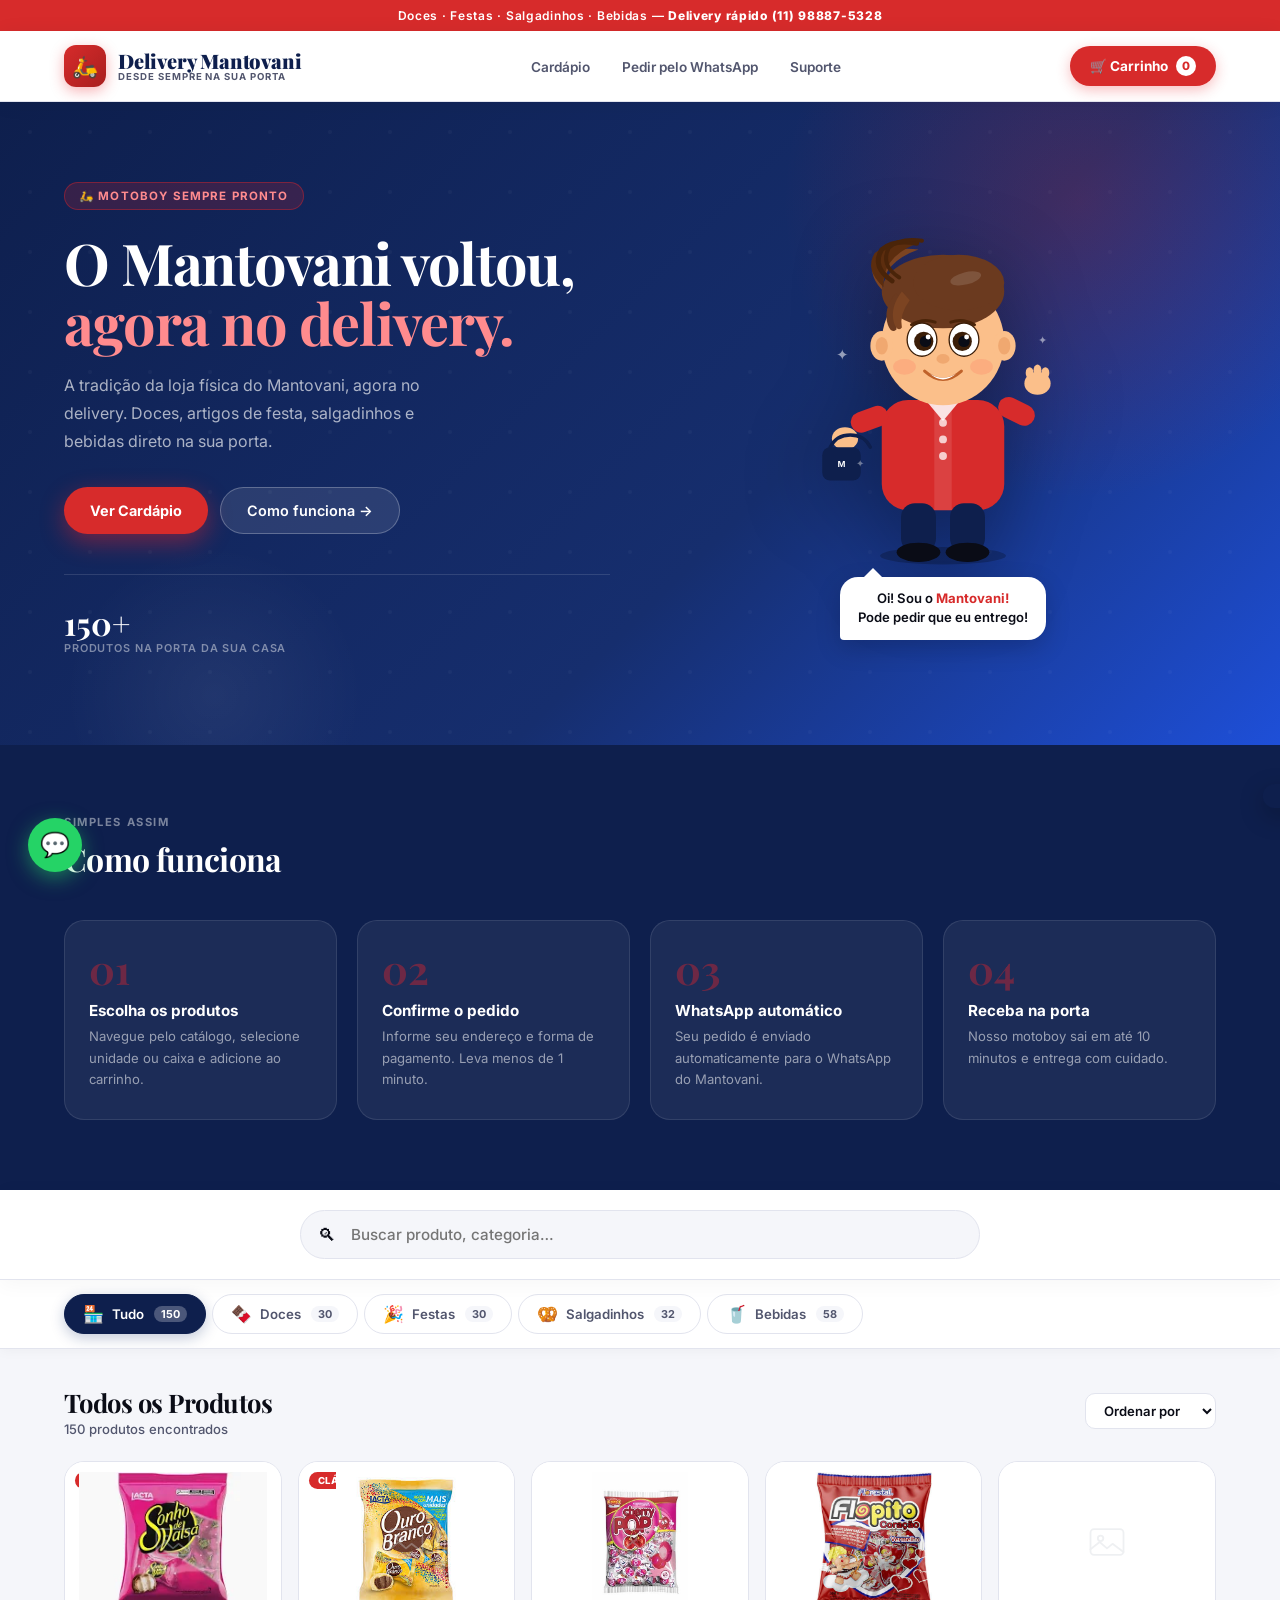
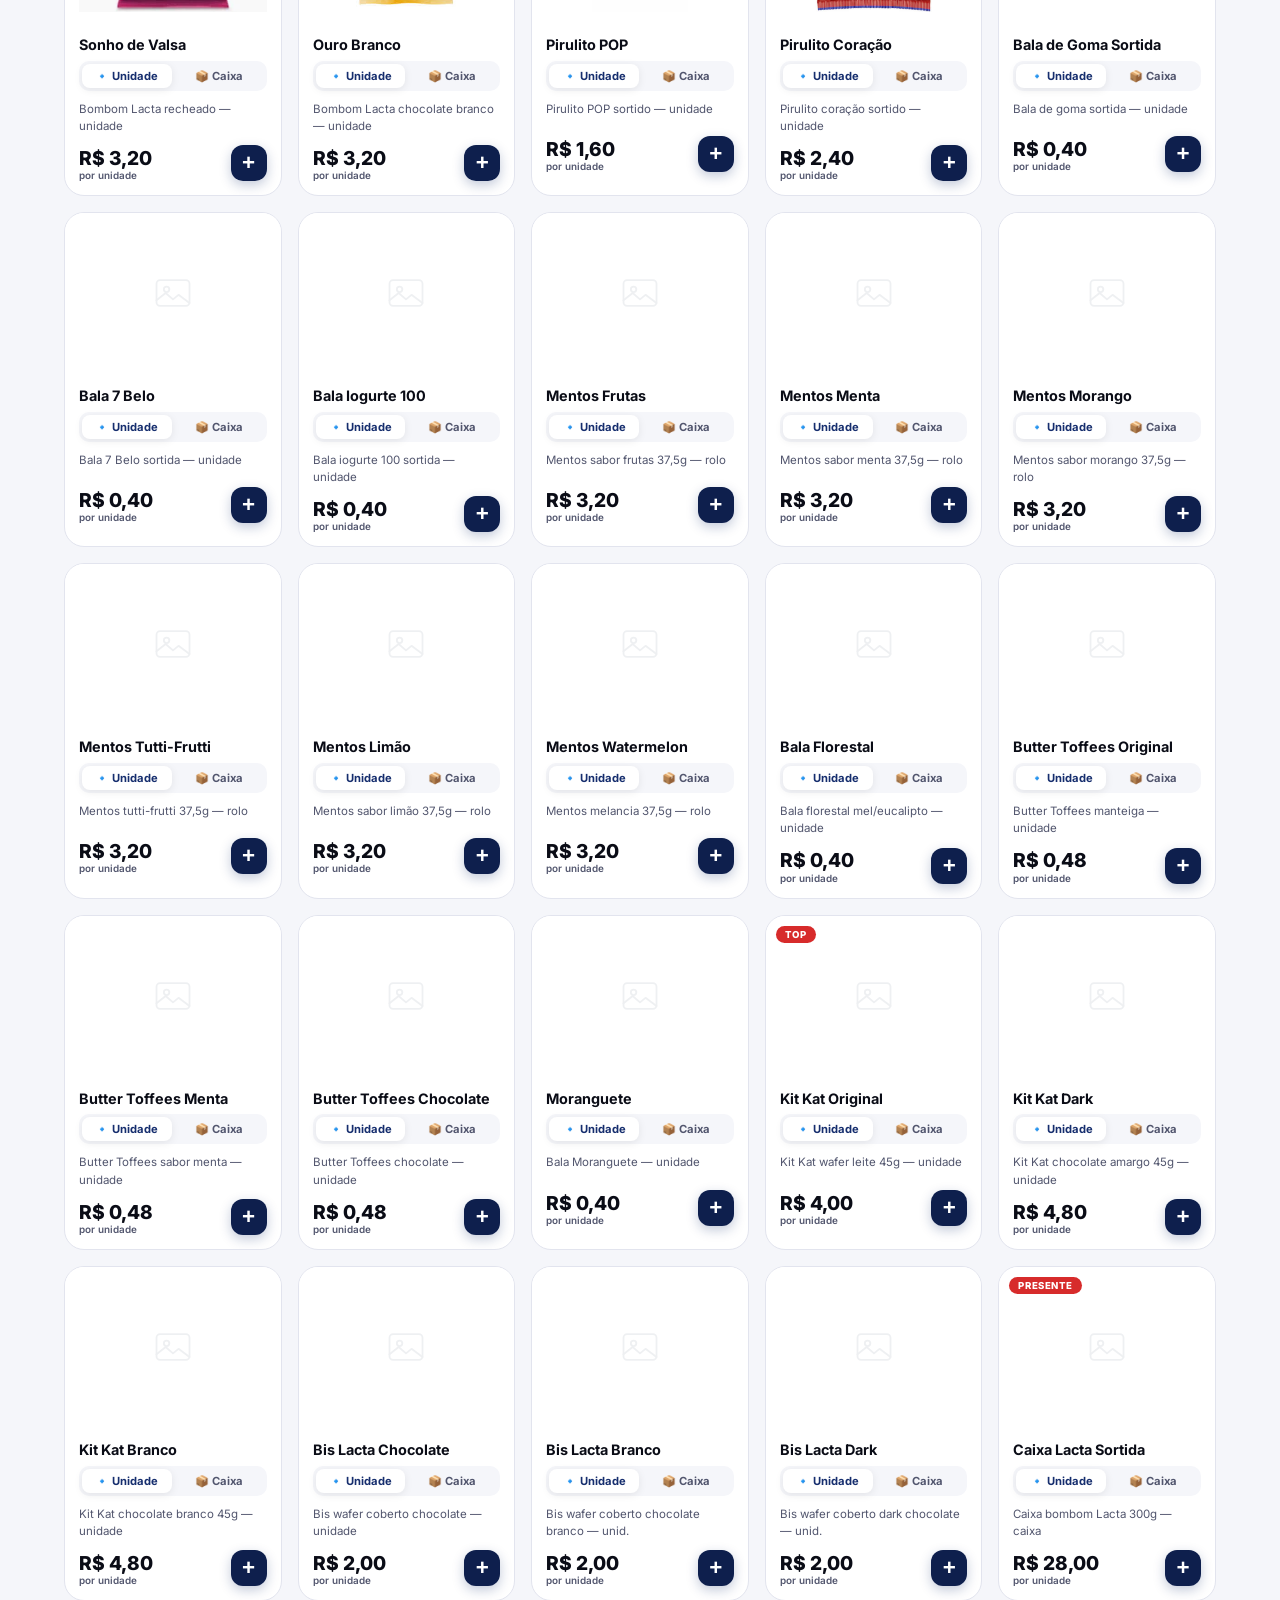
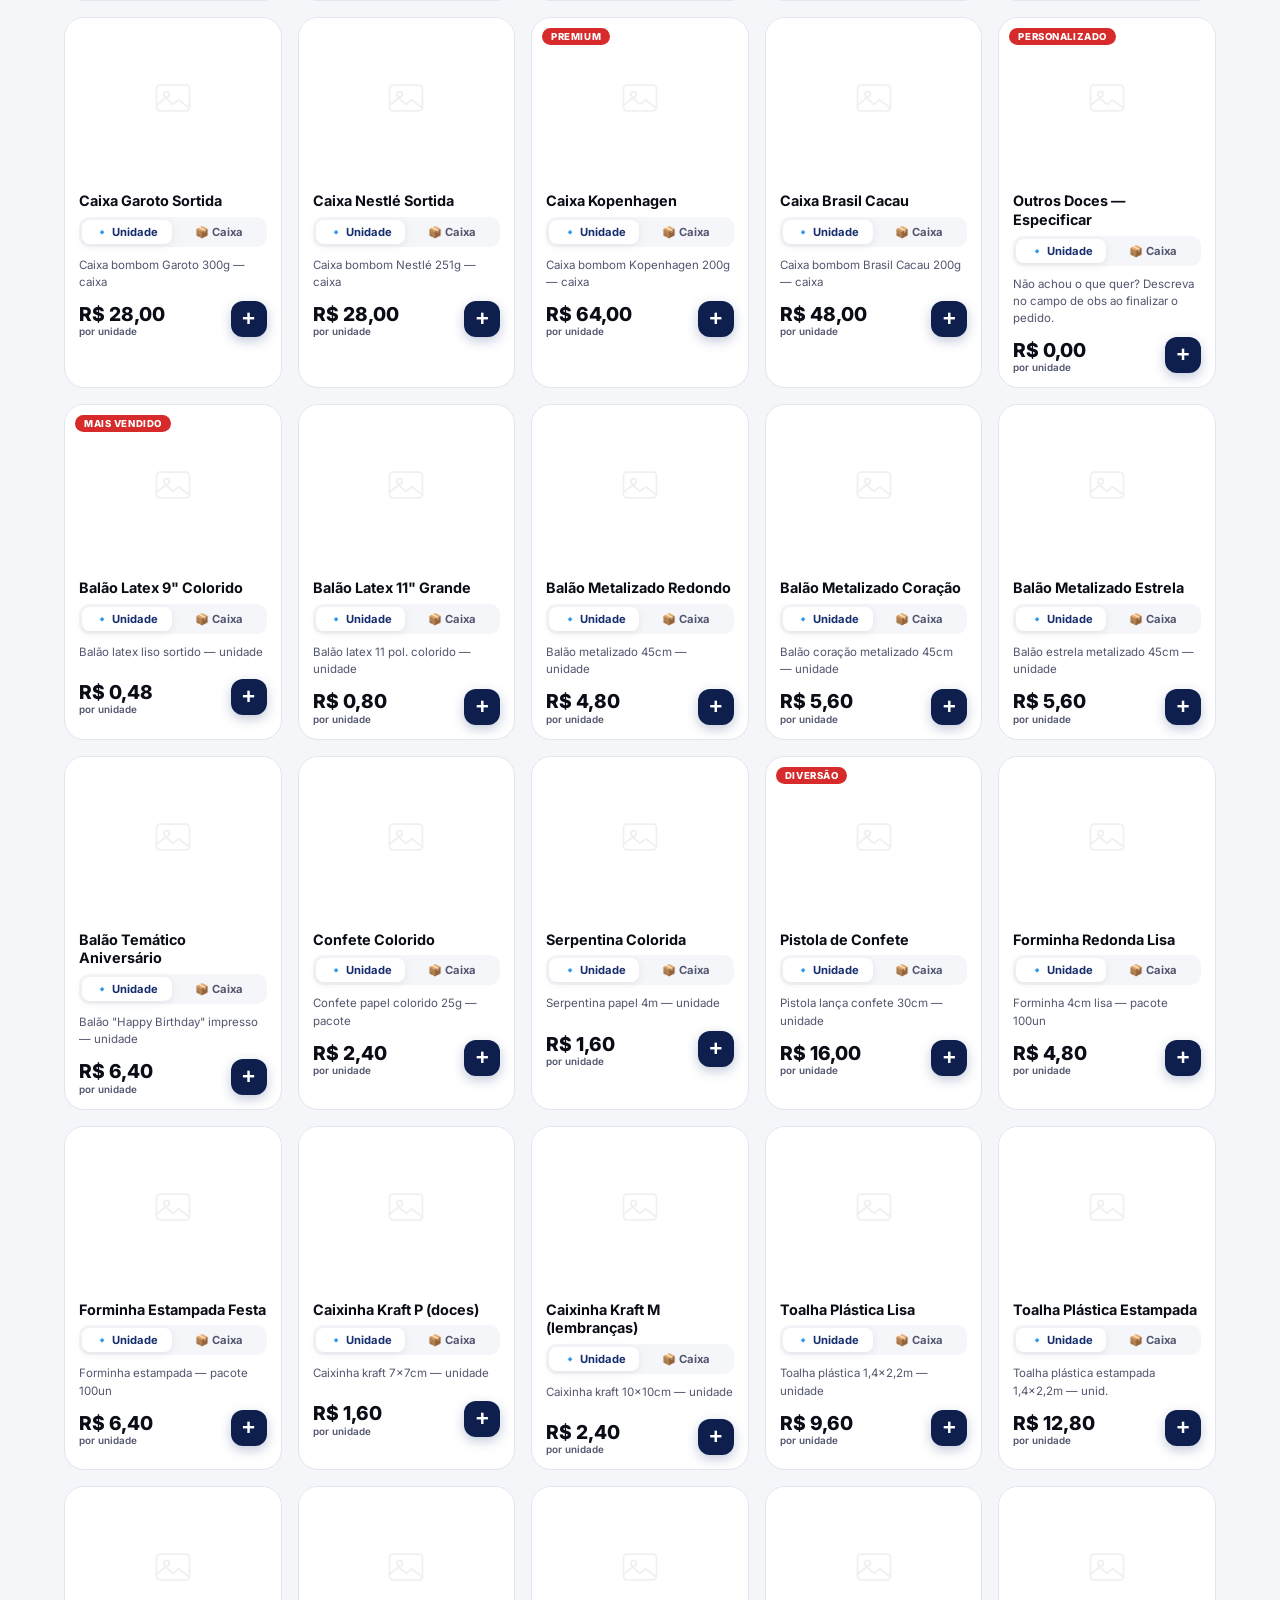
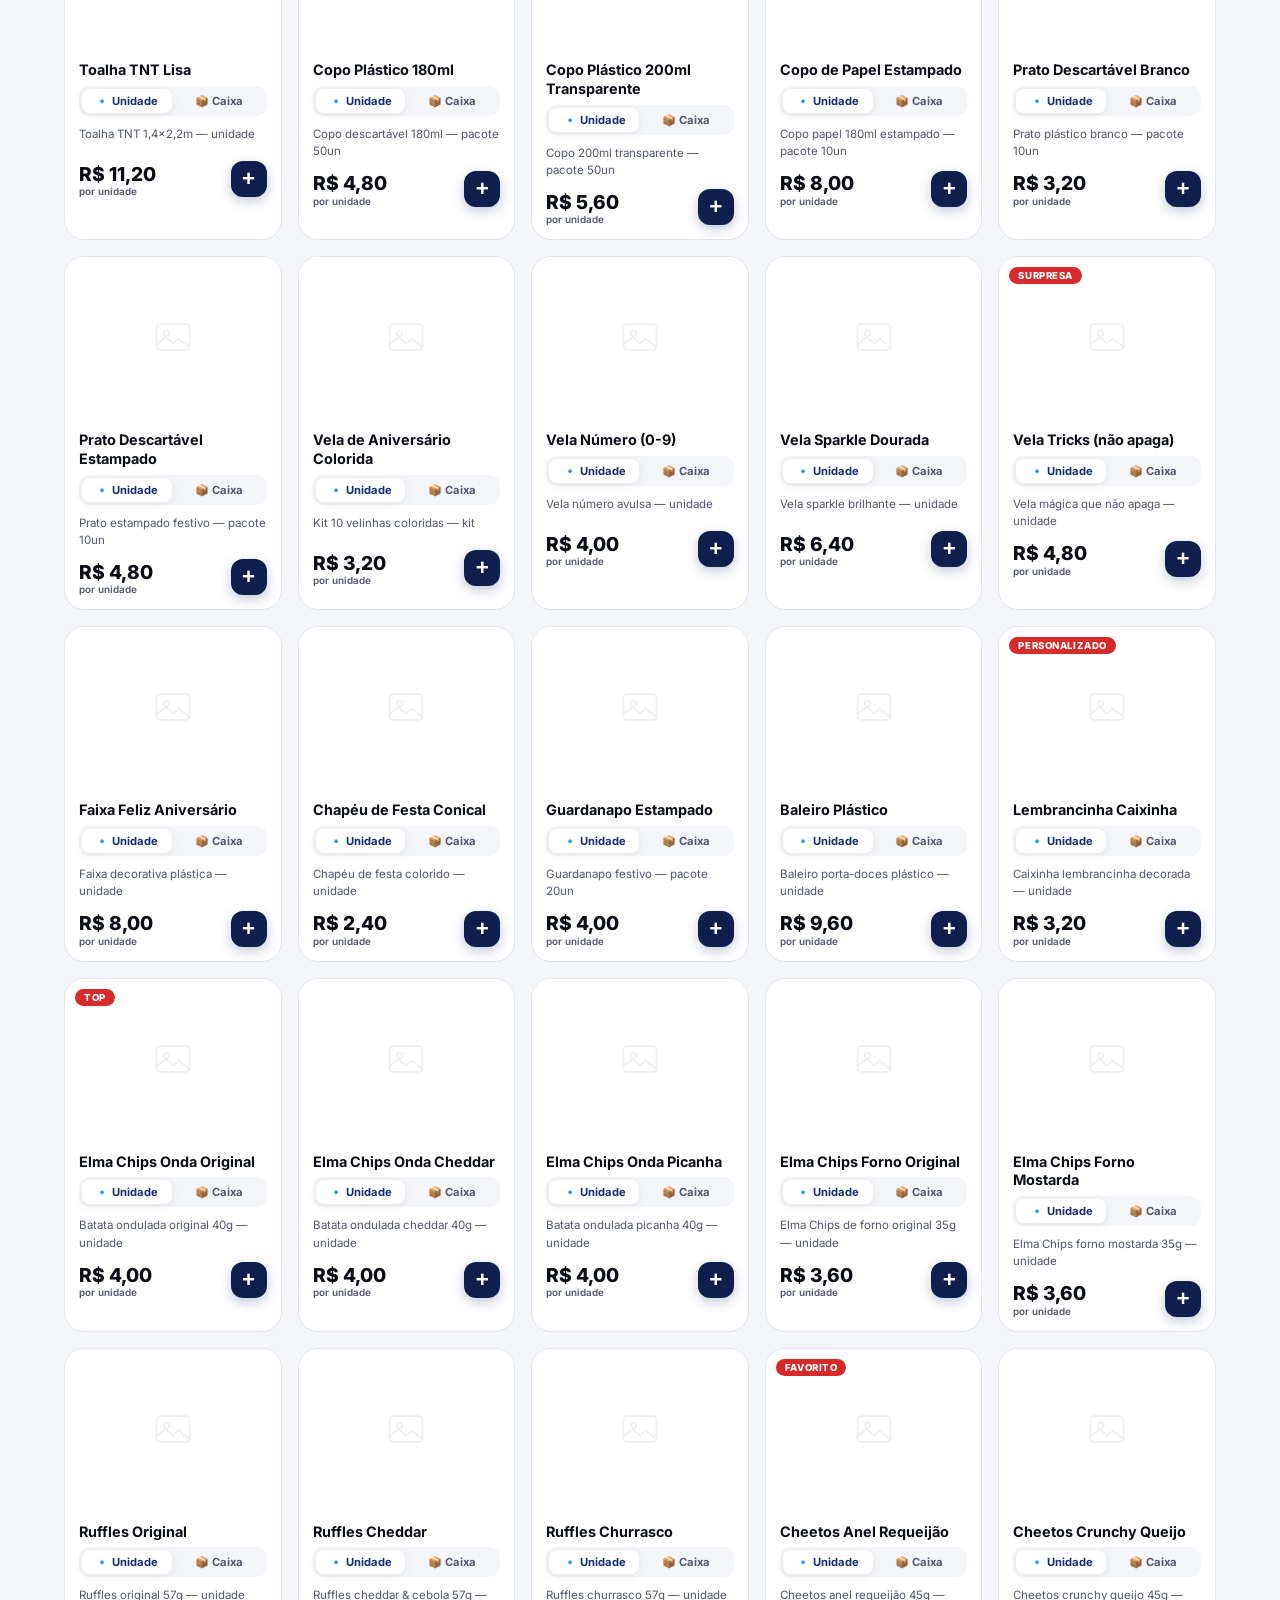
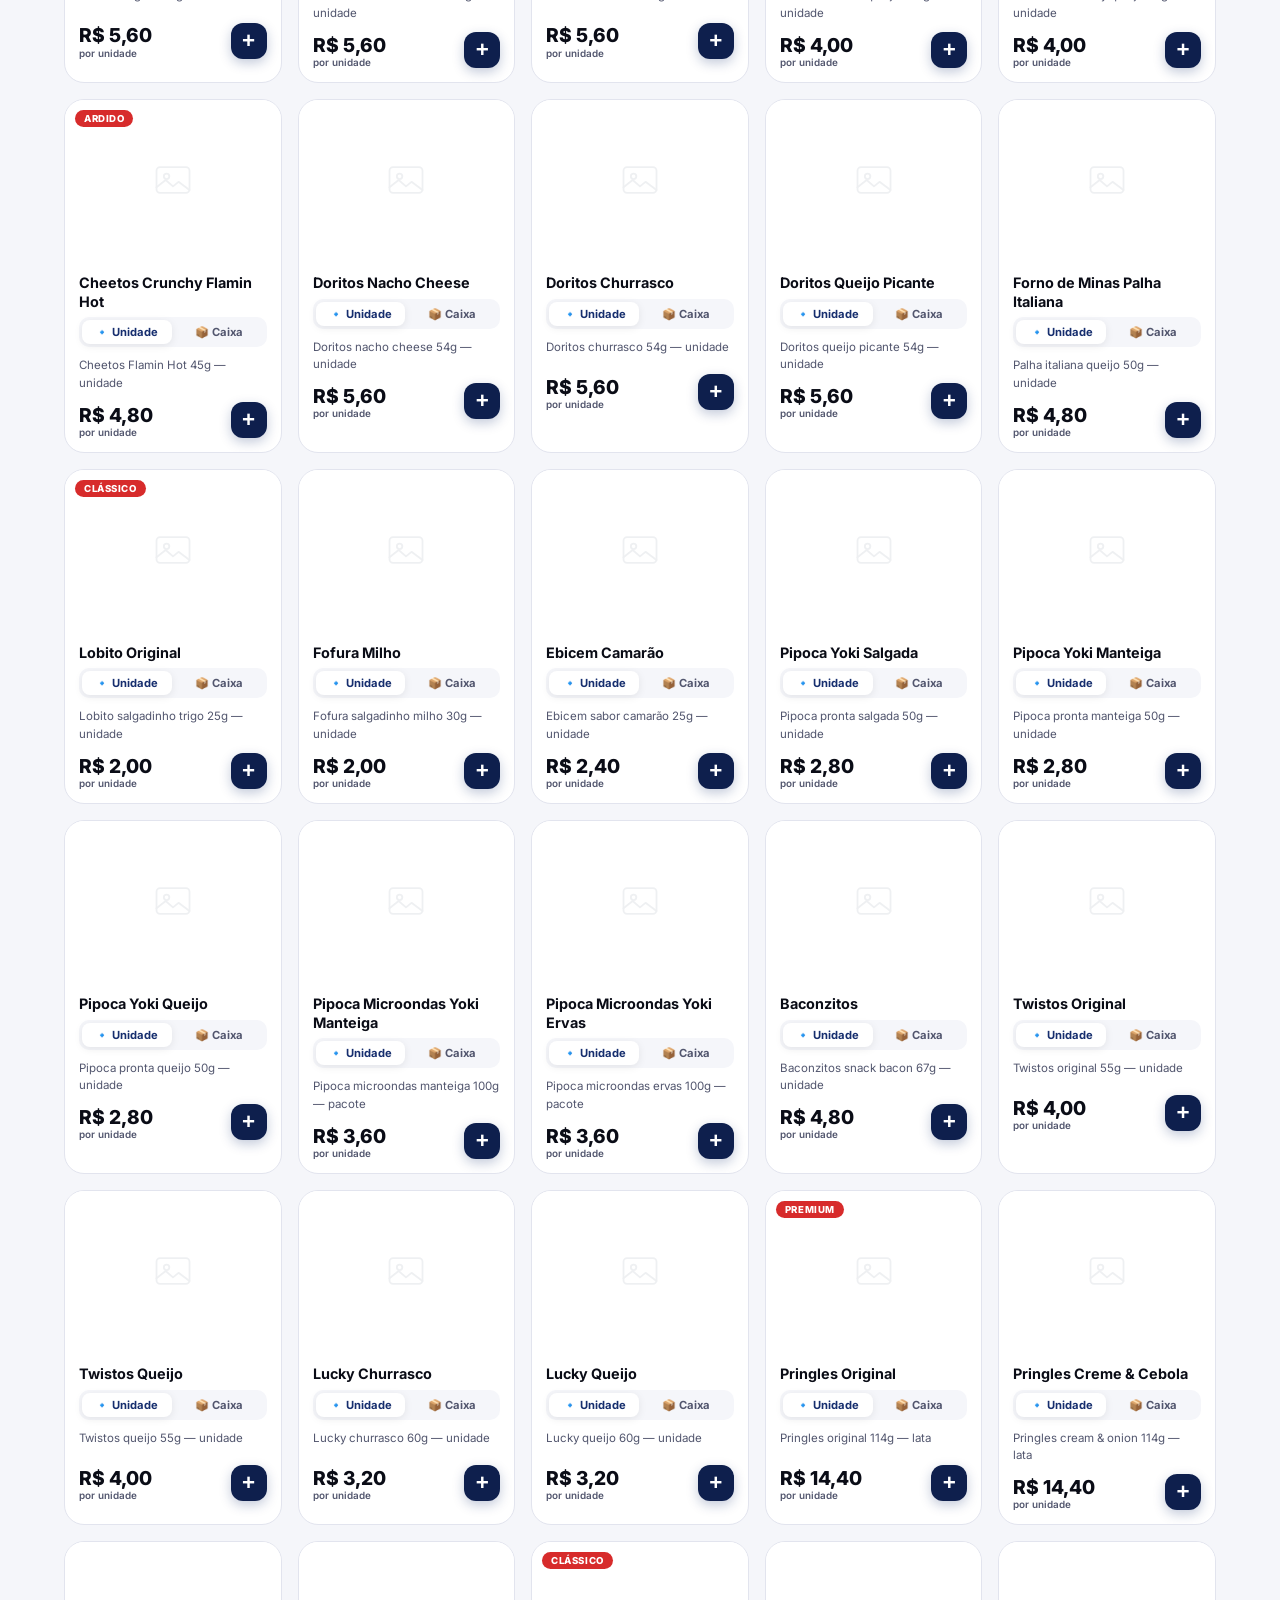
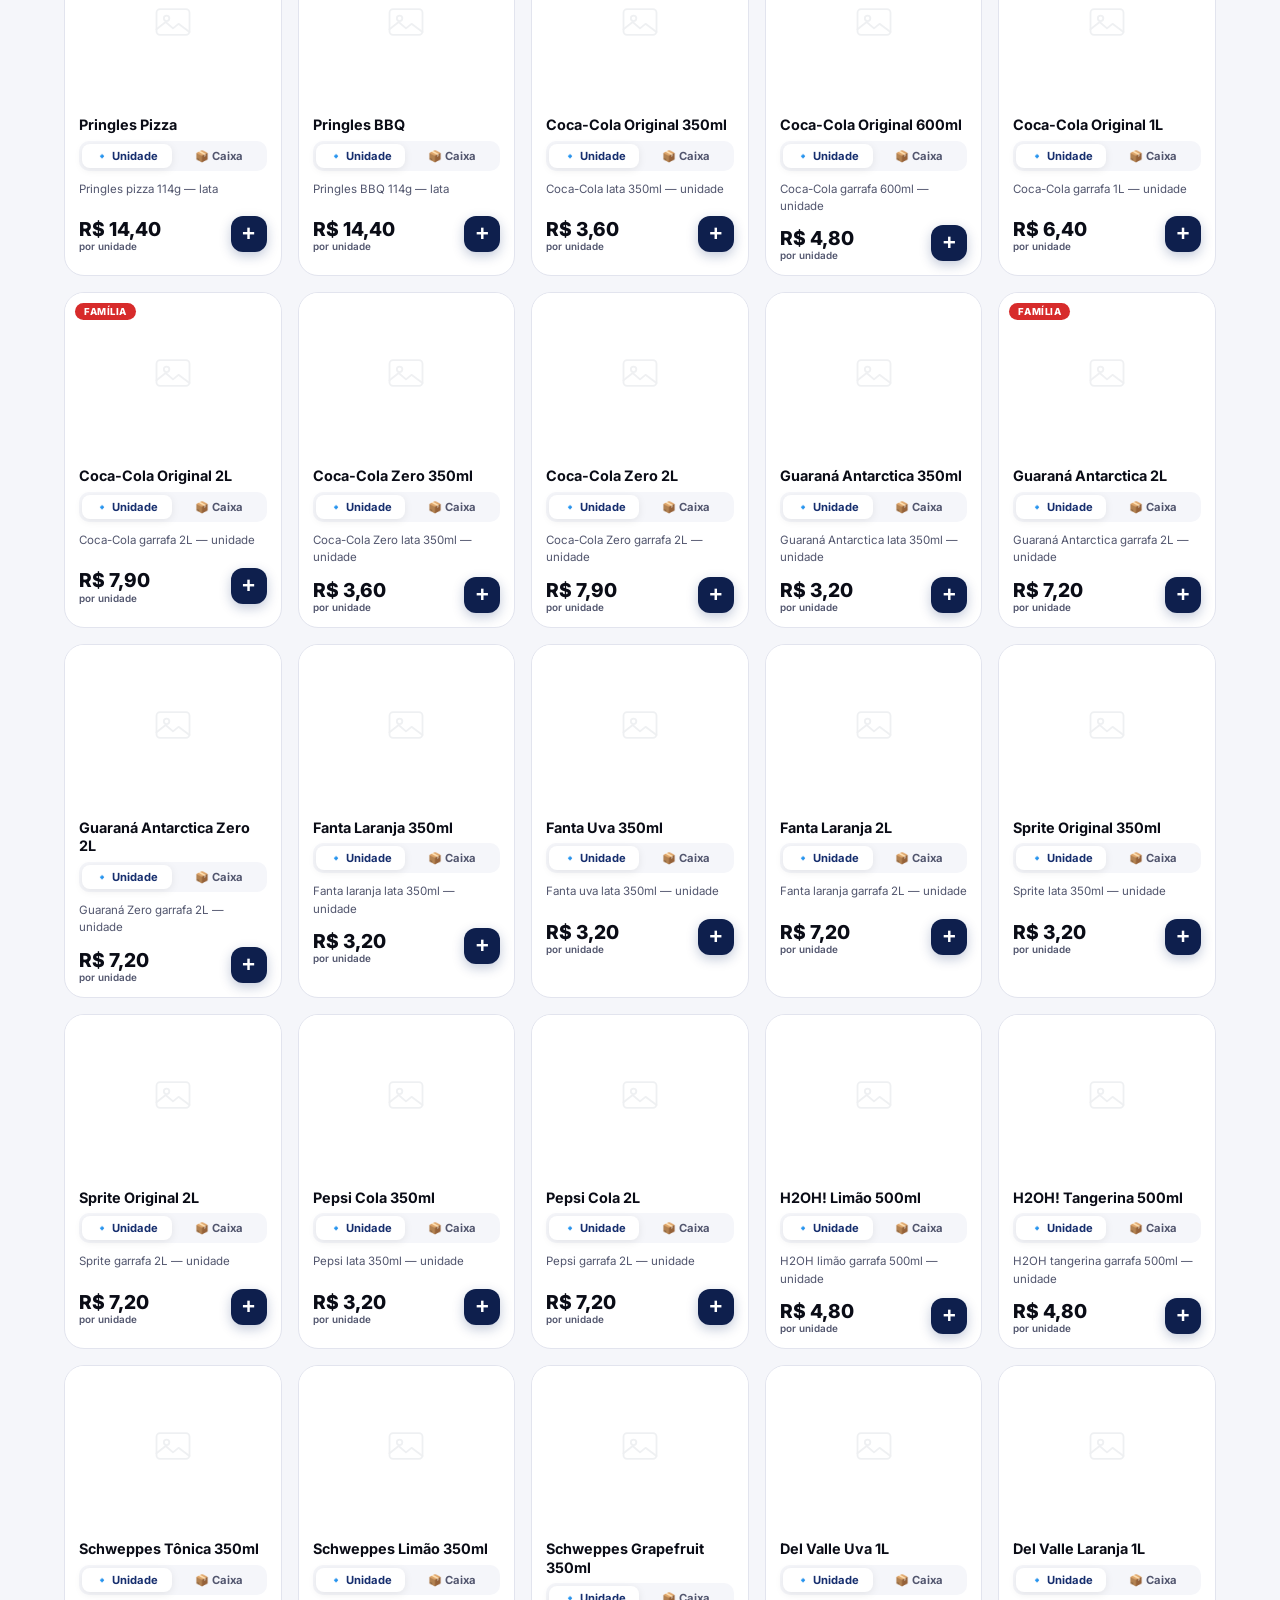
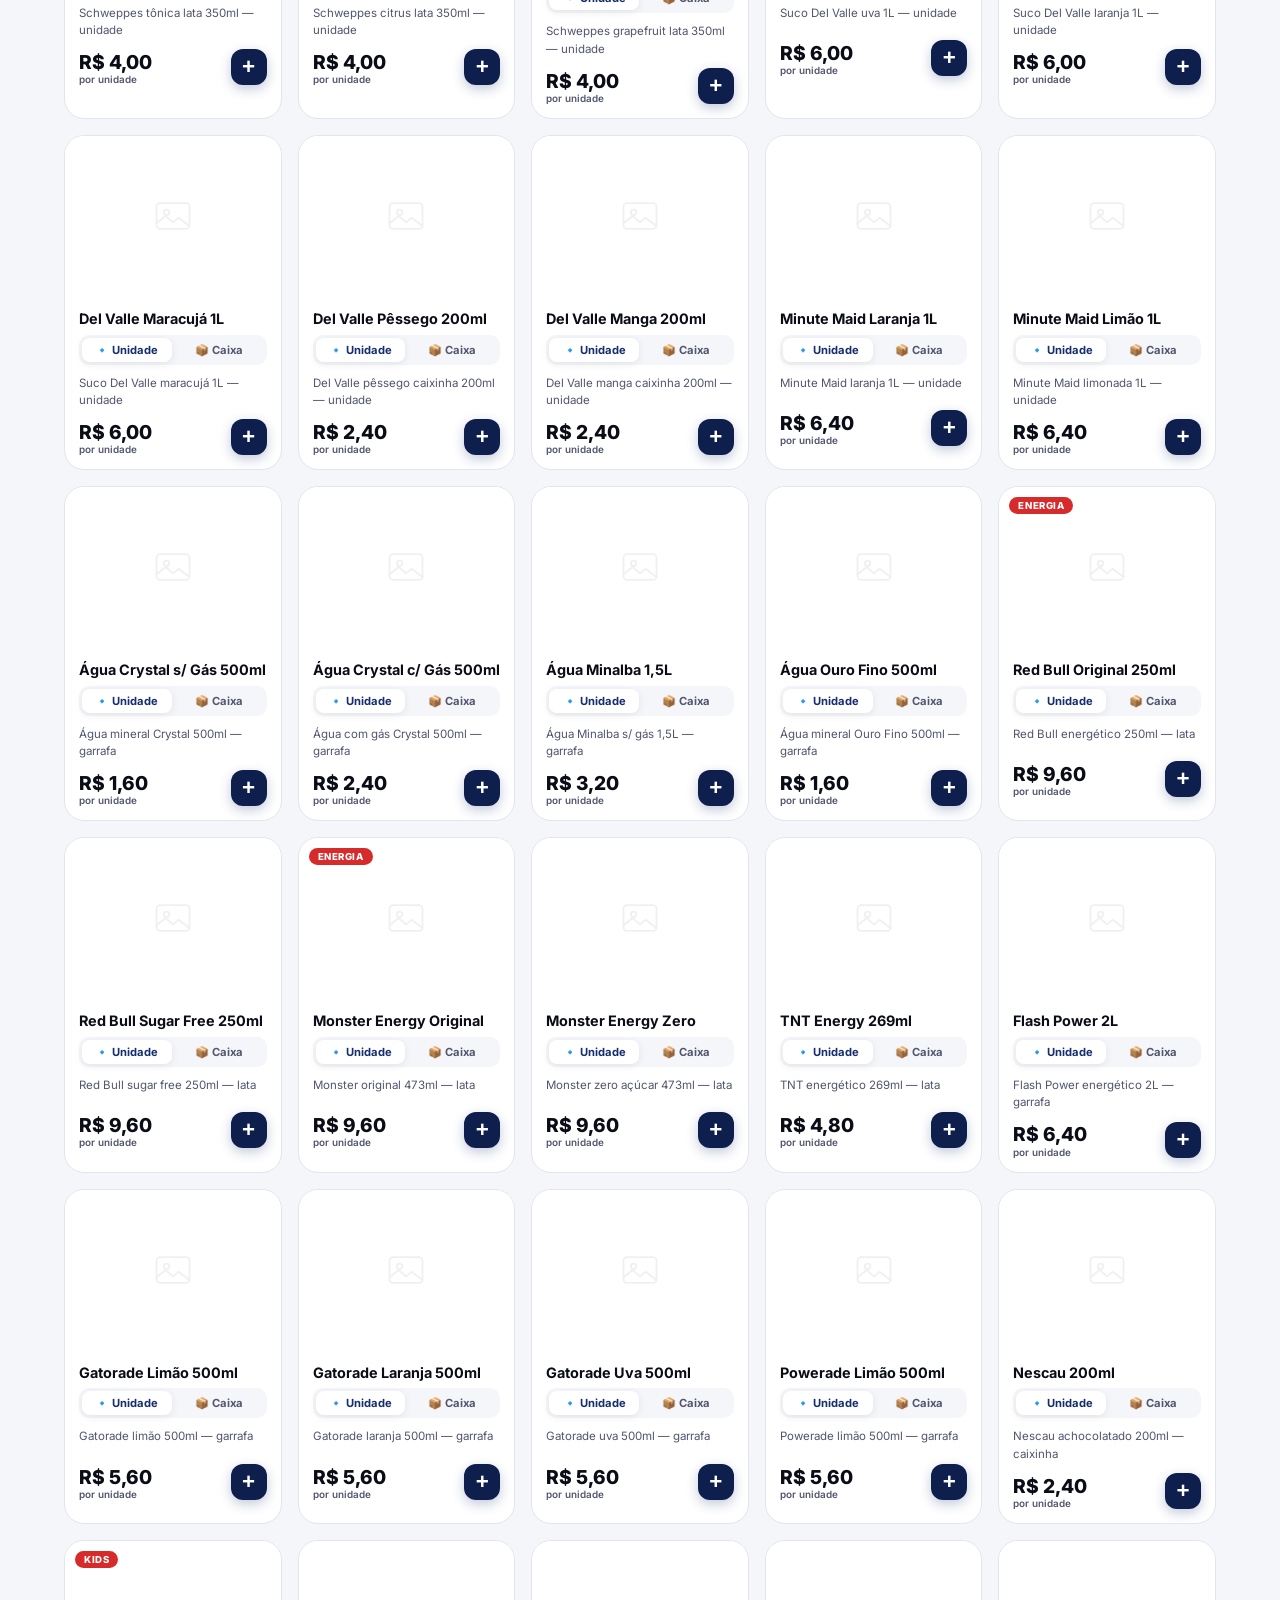
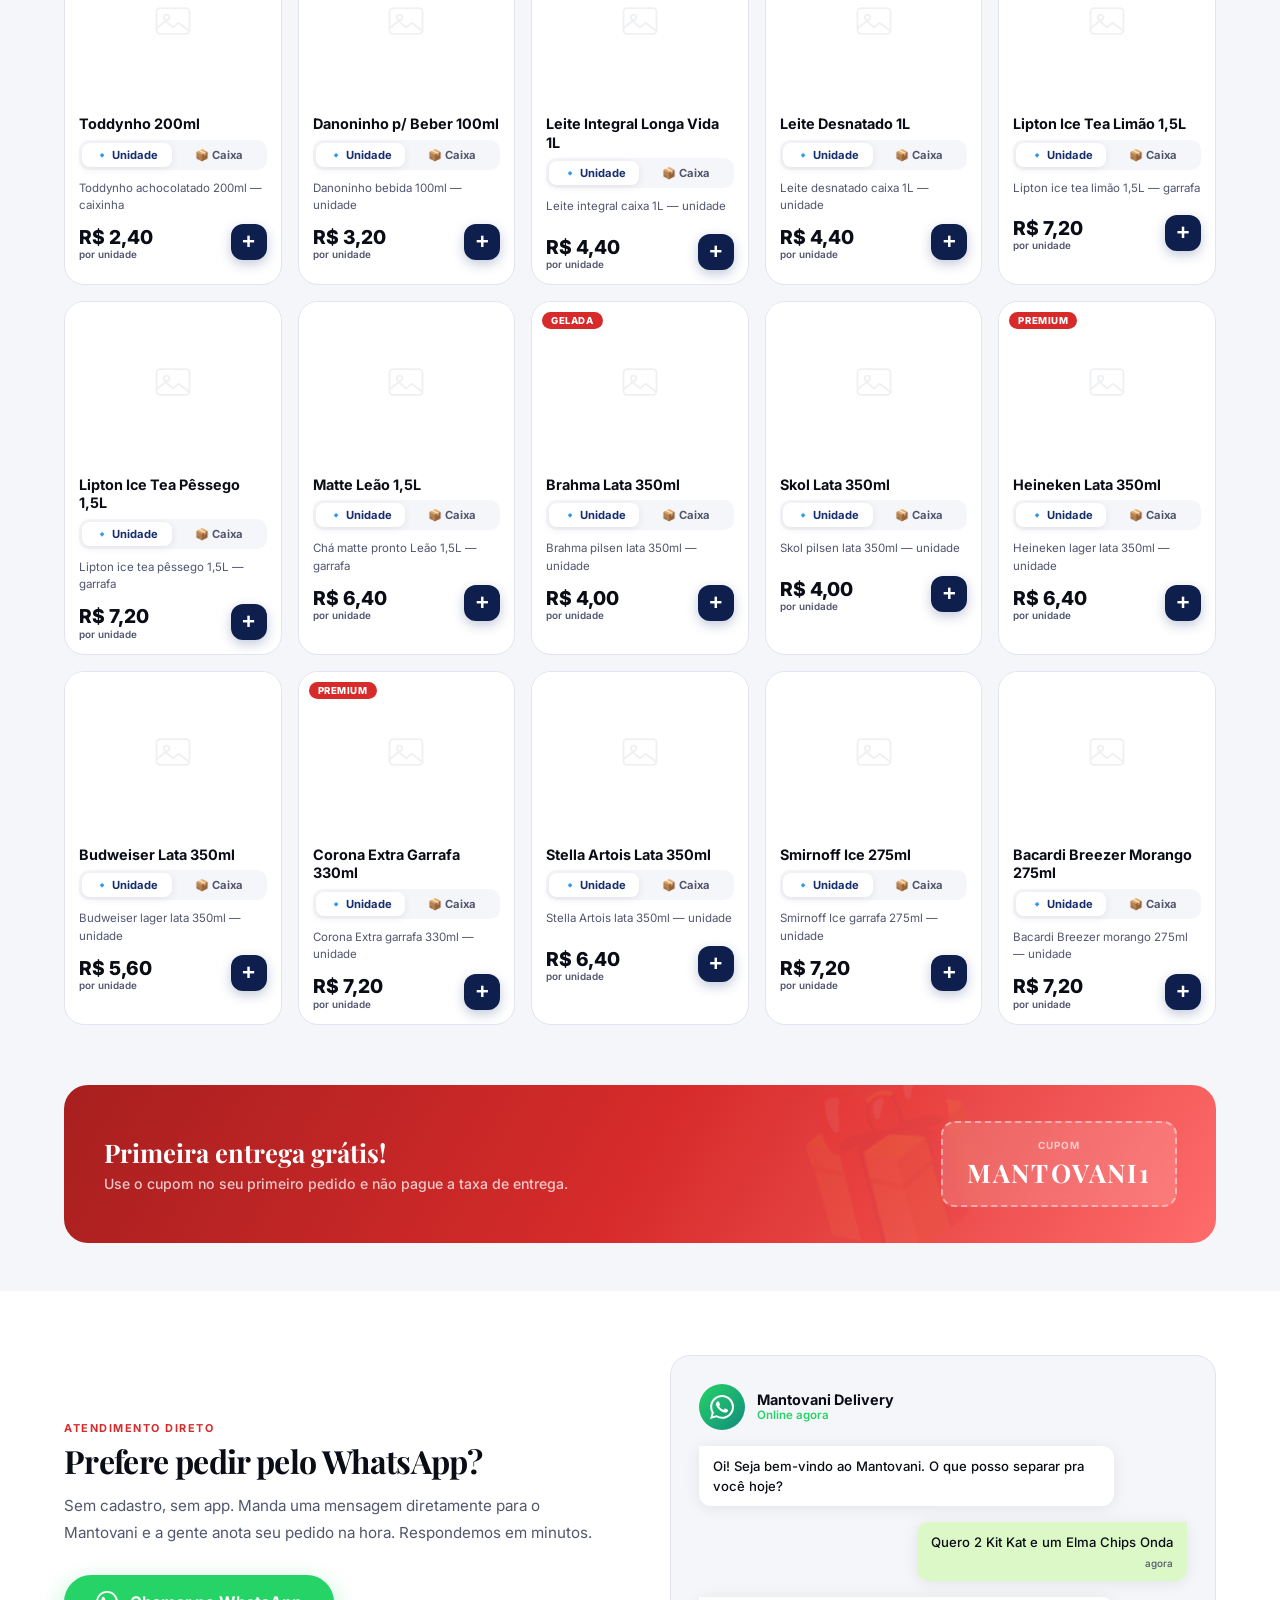
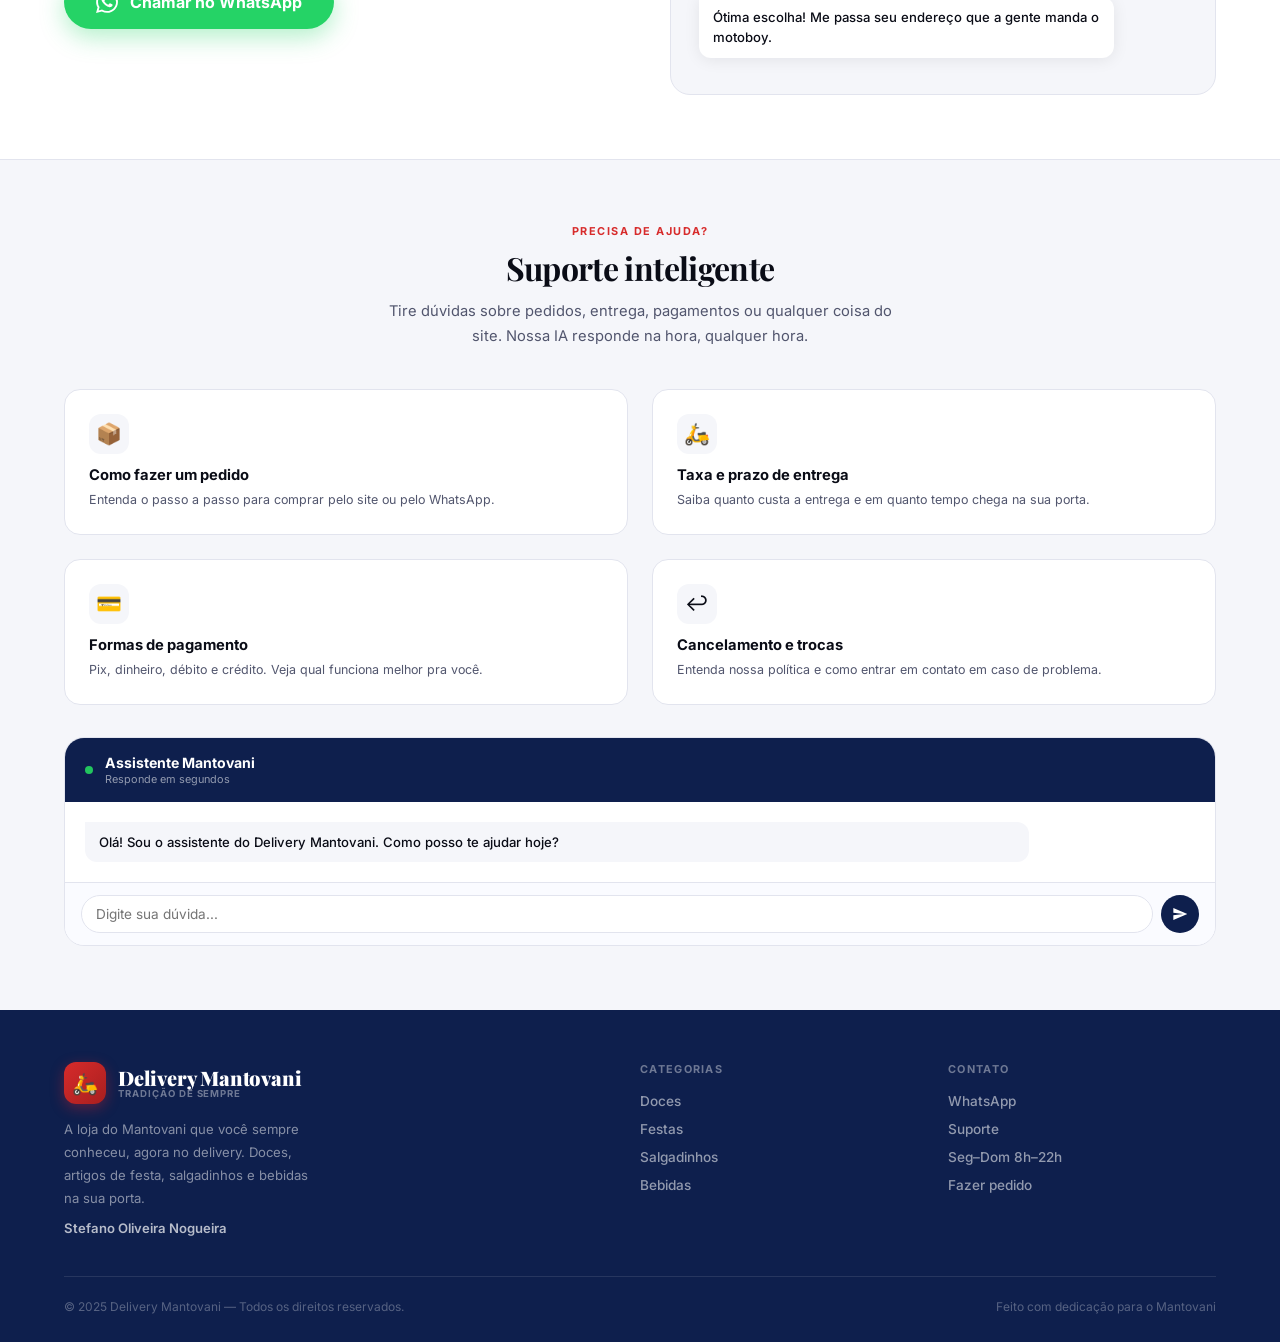
==== Delivery/index.html @ 7c6f31c2 "Primeiro deploy: site Delivery Mantovani com imagens - Site completo (index.html, main.js, style.css" ====
<!DOCTYPE html>
<html lang="pt-BR">
<head>
  <meta charset="UTF-8">
  <meta name="viewport" content="width=device-width, initial-scale=1.0">
  <title>Delivery Mantovani</title>
  <link href="https://fonts.googleapis.com/css2?family=Inter:wght@300;400;500;600;700;800;900&family=Playfair+Display:wght@700;900&display=swap" rel="stylesheet">
  <link rel="stylesheet" href="style.css">
</head>
<body>

<!-- TOPBAR -->
<div class="topbar">Doces · Festas · Salgadinhos · Bebidas — <strong>Delivery rápido (11) 98887-5328</strong></div>

<!-- NAV -->
<nav>
  <div class="nav-inner">
    <a href="#" class="logo-wrap">
      <div class="logo-mark">🛵</div>
      <div>
        <div class="logo-name">Delivery Mantovani</div>
        <div class="logo-tag">Desde sempre na sua porta</div>
      </div>
    </a>
    <ul class="nav-links">
      <li><a href="#catalogo">Cardápio</a></li>
      <li><a href="#whatsapp">Pedir pelo WhatsApp</a></li>
      <li><a href="#suporte">Suporte</a></li>
    </ul>
    <button class="nav-cart" onclick="openCart()">
      🛒 Carrinho <span class="cart-badge" id="cartCount">0</span>
    </button>
  </div>
</nav>

<!-- ══════════════════════════════════════════════
     HERO
════════════════════════════════════════════════ -->
<section class="hero">
  <div class="hero-blob"></div>
  <div class="hero-blob2"></div>
  <div class="hero-inner">
    <!-- Texto -->
    <div>
      <div class="hero-pill">🛵 Motoboy sempre pronto</div>
      <h1>O Mantovani voltou,<em>agora no delivery.</em></h1>
      <p>A tradição da loja física do Mantovani, agora no delivery. Doces, artigos de festa, salgadinhos e bebidas direto na sua porta.</p>
      <div class="hero-btns">
        <a href="#catalogo" class="btn-hero-p">Ver Cardápio</a>
        <a href="#como-funciona" class="btn-hero-s">Como funciona →</a>
      </div>
      <div class="hero-stats">
        <div><div class="hstat-n">150+</div><div class="hstat-l">Produtos na porta da sua casa</div></div>
      </div>
    </div>
    <!-- Mascote -->
    <div class="hero-visual">
      <div class="mascote-wrap">
        <svg viewBox="0 0 320 420" xmlns="http://www.w3.org/2000/svg" class="mascote-svg">
          <ellipse cx="160" cy="410" rx="72" ry="10" fill="rgba(0,0,0,0.22)"/>
          <rect x="90" y="232" width="140" height="126" rx="30" fill="#D72B2B"/>
          <rect x="150" y="232" width="20" height="126" fill="rgba(255,255,255,0.10)"/>
          <circle cx="160" cy="258" r="4.5" fill="white" opacity=".75"/>
          <circle cx="160" cy="277" r="4.5" fill="white" opacity=".75"/>
          <circle cx="160" cy="296" r="4.5" fill="white" opacity=".75"/>
          <polygon points="140,232 160,256 180,232" fill="white" opacity=".85"/>
          <rect x="54" y="242" width="44" height="24" rx="12" fill="#D72B2B" transform="rotate(-20,76,254)"/>
          <ellipse cx="48" cy="276" rx="15" ry="13" fill="#FBBF8A"/>
          <rect x="22" y="286" width="44" height="38" rx="9" fill="#0E1F4D"/>
          <path d="M31 286 Q38 272 54 272 Q70 272 77 286" fill="none" stroke="#0E1F4D" stroke-width="4" stroke-linecap="round"/>
          <text x="44" y="309" font-family="Arial" font-weight="900" font-size="11" fill="white" text-anchor="middle">M</text>
          <rect x="222" y="233" width="44" height="24" rx="12" fill="#D72B2B" transform="rotate(26,244,245)"/>
          <ellipse cx="268" cy="213" rx="15" ry="13" fill="#FBBF8A"/>
          <ellipse cx="259" cy="201" rx="4.5" ry="6.5" fill="#FBBF8A"/>
          <ellipse cx="268" cy="198" rx="4.5" ry="6.5" fill="#FBBF8A"/>
          <ellipse cx="277" cy="201" rx="4.5" ry="6.5" fill="#FBBF8A"/>
          <rect x="112" y="350" width="40" height="56" rx="16" fill="#0E1F4D"/>
          <rect x="168" y="350" width="40" height="56" rx="16" fill="#0E1F4D"/>
          <ellipse cx="132" cy="406" rx="25" ry="11" fill="#0A0C16"/>
          <ellipse cx="188" cy="406" rx="25" ry="11" fill="#0A0C16"/>
          <rect x="148" y="212" width="24" height="24" rx="9" fill="#FBBF8A"/>
          <ellipse cx="160" cy="166" rx="70" ry="72" fill="#FBBF8A"/>
          <ellipse cx="90" cy="170" rx="13" ry="17" fill="#FBBF8A"/>
          <ellipse cx="230" cy="170" rx="13" ry="17" fill="#FBBF8A"/>
          <ellipse cx="90" cy="170" rx="7" ry="10" fill="#F0A870"/>
          <ellipse cx="230" cy="170" rx="7" ry="10" fill="#F0A870"/>
          <ellipse cx="160" cy="108" rx="70" ry="42" fill="#6B3A1F"/>
          <ellipse cx="178" cy="98" rx="52" ry="32" fill="#6B3A1F"/>
          <path d="M90 106 Q72 86 84 70 Q102 56 132 60 Q92 74 90 106Z" fill="#7C4422"/>
          <path d="M92 103 Q70 83 82 64 Q100 50 128 54 Q90 70 92 103Z" fill="#5C2D0E"/>
          <path d="M102 96 Q78 80 90 60 Q104 48 130 53" fill="none" stroke="#4A2409" stroke-width="5.5" stroke-linecap="round"/>
          <path d="M110 92 Q88 78 98 58 Q112 46 136 50" fill="none" stroke="#4A2409" stroke-width="4.5" stroke-linecap="round"/>
          <path d="M106 110 Q91 128 97 146 Q101 157 107 151 Q103 137 116 120Z" fill="#6B3A1F"/>
          <path d="M113 108 Q99 126 104 144 Q108 155 113 149 Q110 134 122 118Z" fill="#7C4422"/>
          <ellipse cx="186" cy="93" rx="18" ry="7" fill="rgba(255,255,255,0.13)" transform="rotate(-14,186,93)"/>
          <path d="M124 146 Q137 138 151 143" fill="none" stroke="#4A2409" stroke-width="3.5" stroke-linecap="round"/>
          <path d="M169 143 Q183 138 196 146" fill="none" stroke="#4A2409" stroke-width="3.5" stroke-linecap="round"/>
          <ellipse cx="136" cy="163" rx="17" ry="19" fill="white"/>
          <ellipse cx="184" cy="163" rx="17" ry="19" fill="white"/>
          <circle cx="138" cy="165" r="11" fill="#3B1E08"/>
          <circle cx="182" cy="165" r="11" fill="#3B1E08"/>
          <circle cx="140" cy="165" r="6.5" fill="#0A0C16"/>
          <circle cx="184" cy="165" r="6.5" fill="#0A0C16"/>
          <circle cx="143" cy="160" r="2.8" fill="white"/>
          <circle cx="187" cy="160" r="2.8" fill="white"/>
          <ellipse cx="136" cy="163" rx="17" ry="19" fill="none" stroke="#3B1E08" stroke-width="1.5"/>
          <ellipse cx="184" cy="163" rx="17" ry="19" fill="none" stroke="#3B1E08" stroke-width="1.5"/>
          <ellipse cx="160" cy="185" rx="7.5" ry="5.5" fill="#F0A870"/>
          <path d="M139 199 Q160 218 181 199" fill="none" stroke="#C0622A" stroke-width="3.5" stroke-linecap="round"/>
          <path d="M145 202 Q160 215 175 202 Q160 211 145 202Z" fill="white"/>
          <ellipse cx="116" cy="194" rx="13" ry="9" fill="rgba(255,110,90,0.22)"/>
          <ellipse cx="204" cy="194" rx="13" ry="9" fill="rgba(255,110,90,0.22)"/>
          <text x="38" y="186" font-size="17" fill="rgba(255,255,255,0.55)">✦</text>
          <text x="268" y="168" font-size="13" fill="rgba(255,255,255,0.50)">✦</text>
          <text x="60" y="308" font-size="11" fill="rgba(255,255,255,0.40)">✦</text>
        </svg>
        <div class="mascote-bubble">
          Oi! Sou o <strong>Mantovani!</strong><br>
          Pode pedir que eu entrego!
        </div>
      </div>
    </div>
  </div>
</section>

<!-- ══════════════════════════════════════════════
     COMO FUNCIONA
════════════════════════════════════════════════ -->
<section class="how-section" id="como-funciona">
  <div class="how-inner">
    <div class="section-eyebrow">Simples assim</div>
    <div class="section-title-light">Como funciona</div>
    <div class="steps-grid">
      <div class="step">
        <div class="step-n">01</div>
        <div class="step-t">Escolha os produtos</div>
        <div class="step-d">Navegue pelo catálogo, selecione unidade ou caixa e adicione ao carrinho.</div>
      </div>
      <div class="step">
        <div class="step-n">02</div>
        <div class="step-t">Confirme o pedido</div>
        <div class="step-d">Informe seu endereço e forma de pagamento. Leva menos de 1 minuto.</div>
      </div>
      <div class="step">
        <div class="step-n">03</div>
        <div class="step-t">WhatsApp automático</div>
        <div class="step-d">Seu pedido é enviado automaticamente para o WhatsApp do Mantovani.</div>
      </div>
      <div class="step">
        <div class="step-n">04</div>
        <div class="step-t">Receba na porta</div>
        <div class="step-d">Nosso motoboy sai em até 10 minutos e entrega com cuidado.</div>
      </div>
    </div>
  </div>
</section>

<!-- ══════════════════════════════════════════════
     BUSCA
════════════════════════════════════════════════ -->
<div class="search-bar">
  <div class="search-inner">
    <span class="search-icon">🔍︎</span>
    <input type="text" id="searchInput" placeholder="Buscar produto, categoria…" oninput="applyFilters()">
  </div>
</div>

<!-- ══════════════════════════════════════════════
     PILLS DE CATEGORIA
════════════════════════════════════════════════ -->
<div class="cat-bar-wrap">
  <div class="cat-bar" id="catBar"></div>
</div>

<!-- ══════════════════════════════════════════════
     CATÁLOGO DE PRODUTOS
════════════════════════════════════════════════ -->
<div class="main-wrap" id="catalogo">
  <div class="catalog-area">
    <div class="catalog-header">
      <div>
        <div class="catalog-title" id="catalogTitle">Todos os Produtos</div>
        <div class="catalog-sub"  id="catalogSub">150 produtos disponíveis</div>
      </div>
      <div class="sort-wrap">
        <select onchange="applyFilters()">
          <option value="default">Ordenar por</option>
          <option value="price_asc">Menor preço</option>
          <option value="price_desc">Maior preço</option>
          <option value="name">Nome A–Z</option>
        </select>
      </div>
    </div>
    <div class="products-grid" id="productsGrid"></div>
  </div>
</div>

<!-- ══════════════════════════════════════════════
     CUPOM / PROMO
════════════════════════════════════════════════ -->
<div style="max-width:1280px;margin:0 auto;padding:0 5% 48px">
  <div class="promo-card">
    <div>
      <div class="promo-h">Primeira entrega grátis!</div>
      <div class="promo-p">Use o cupom no seu primeiro pedido e não pague a taxa de entrega.</div>
    </div>
    <div class="promo-code-box">
      <div class="promo-code-l">Cupom</div>
      <div class="promo-code-v">MANTOVANI1</div>
    </div>
  </div>
</div>

<!-- ══════════════════════════════════════════════
     WHATSAPP DIRETO
════════════════════════════════════════════════ -->
<section class="wpp-section" id="whatsapp">
  <div class="wpp-inner">
    <div class="wpp-text">
      <div class="eyebrow">Atendimento direto</div>
      <h2>Prefere pedir pelo WhatsApp?</h2>
      <p>Sem cadastro, sem app. Manda uma mensagem diretamente para o Mantovani e a gente anota seu pedido na hora. Respondemos em minutos.</p>
      <a class="wpp-btn-big" href="https://wa.me/5511988875328?text=Oi%20Mantovani!%20Quero%20fazer%20um%20pedido." target="_blank">
        <svg viewBox="0 0 24 24"><path d="M17.472 14.382c-.297-.149-1.758-.867-2.03-.967-.273-.099-.471-.148-.67.15-.197.297-.767.966-.94 1.164-.173.199-.347.223-.644.075-.297-.15-1.255-.463-2.39-1.475-.883-.788-1.48-1.761-1.653-2.059-.173-.297-.018-.458.13-.606.134-.133.298-.347.446-.52.149-.174.198-.298.298-.497.099-.198.05-.371-.025-.52-.075-.149-.669-1.612-.916-2.207-.242-.579-.487-.5-.669-.51-.173-.008-.371-.01-.57-.01-.198 0-.52.074-.792.372-.272.297-1.04 1.016-1.04 2.479 0 1.462 1.065 2.875 1.213 3.074.149.198 2.096 3.2 5.077 4.487.709.306 1.262.489 1.694.625.712.227 1.36.195 1.871.118.571-.085 1.758-.719 2.006-1.413.248-.694.248-1.289.173-1.413-.074-.124-.272-.198-.57-.347m-5.421 7.403h-.004a9.87 9.87 0 01-5.031-1.378l-.361-.214-3.741.982.998-3.648-.235-.374a9.86 9.86 0 01-1.51-5.26c.001-5.45 4.436-9.884 9.888-9.884 2.64 0 5.122 1.03 6.988 2.898a9.825 9.825 0 012.893 6.994c-.003 5.45-4.437 9.884-9.885 9.884m8.413-18.297A11.815 11.815 0 0012.05 0C5.495 0 .16 5.335.157 11.892c0 2.096.547 4.142 1.588 5.945L.057 24l6.305-1.654a11.882 11.882 0 005.683 1.448h.005c6.554 0 11.89-5.335 11.893-11.893a11.821 11.821 0 00-3.48-8.413z"/></svg>
        Chamar no WhatsApp
      </a>
    </div>
    <div class="wpp-card">
      <div class="wpp-card-header">
        <div class="wpp-avatar">
          <svg viewBox="0 0 24 24"><path d="M17.472 14.382c-.297-.149-1.758-.867-2.03-.967-.273-.099-.471-.148-.67.15-.197.297-.767.966-.94 1.164-.173.199-.347.223-.644.075-.297-.15-1.255-.463-2.39-1.475-.883-.788-1.48-1.761-1.653-2.059-.173-.297-.018-.458.13-.606.134-.133.298-.347.446-.52.149-.174.198-.298.298-.497.099-.198.05-.371-.025-.52-.075-.149-.669-1.612-.916-2.207-.242-.579-.487-.5-.669-.51-.173-.008-.371-.01-.57-.01-.198 0-.52.074-.792.372-.272.297-1.04 1.016-1.04 2.479 0 1.462 1.065 2.875 1.213 3.074.149.198 2.096 3.2 5.077 4.487.709.306 1.262.489 1.694.625.712.227 1.36.195 1.871.118.571-.085 1.758-.719 2.006-1.413.248-.694.248-1.289.173-1.413-.074-.124-.272-.198-.57-.347m-5.421 7.403h-.004a9.87 9.87 0 01-5.031-1.378l-.361-.214-3.741.982.998-3.648-.235-.374a9.86 9.86 0 01-1.51-5.26c.001-5.45 4.436-9.884 9.888-9.884 2.64 0 5.122 1.03 6.988 2.898a9.825 9.825 0 012.893 6.994c-.003 5.45-4.437 9.884-9.885 9.884m8.413-18.297A11.815 11.815 0 0012.05 0C5.495 0 .16 5.335.157 11.892c0 2.096.547 4.142 1.588 5.945L.057 24l6.305-1.654a11.882 11.882 0 005.683 1.448h.005c6.554 0 11.89-5.335 11.893-11.893a11.821 11.821 0 00-3.48-8.413z"/></svg>
        </div>
        <div>
          <div class="wpp-avatar-name">Mantovani Delivery</div>
          <div class="wpp-avatar-status">Online agora</div>
        </div>
      </div>
      <div class="wpp-items">
        <div class="wpp-msg">Oi! Seja bem-vindo ao Mantovani. O que posso separar pra você hoje?</div>
        <div class="wpp-msg wpp-msg-out">Quero 2 Kit Kat e um Elma Chips Onda<div class="wpp-msg-time">agora</div></div>
        <div class="wpp-msg">Ótima escolha! Me passa seu endereço que a gente manda o motoboy.</div>
      </div>
    </div>
  </div>
</section>

<!-- ══════════════════════════════════════════════
     SUPORTE COM IA
════════════════════════════════════════════════ -->
<section class="support-section" id="suporte">
  <div class="support-inner">
    <div class="support-header">
      <div class="eyebrow">Precisa de ajuda?</div>
      <h2>Suporte inteligente</h2>
      <p>Tire dúvidas sobre pedidos, entrega, pagamentos ou qualquer coisa do site. Nossa IA responde na hora, qualquer hora.</p>
    </div>
    <div class="support-grid">
      <div class="support-card" onclick="setQuestion('Como faço um pedido?')">
        <div class="sc-icon">📦</div>
        <div class="sc-title">Como fazer um pedido</div>
        <div class="sc-desc">Entenda o passo a passo para comprar pelo site ou pelo WhatsApp.</div>
      </div>
      <div class="support-card" onclick="setQuestion('Qual é a taxa de entrega?')">
        <div class="sc-icon">🛵</div>
        <div class="sc-title">Taxa e prazo de entrega</div>
        <div class="sc-desc">Saiba quanto custa a entrega e em quanto tempo chega na sua porta.</div>
      </div>
      <div class="support-card" onclick="setQuestion('Quais formas de pagamento vocês aceitam?')">
        <div class="sc-icon">💳</div>
        <div class="sc-title">Formas de pagamento</div>
        <div class="sc-desc">Pix, dinheiro, débito e crédito. Veja qual funciona melhor pra você.</div>
      </div>
      <div class="support-card" onclick="setQuestion('Posso cancelar meu pedido?')">
        <div class="sc-icon">↩</div>
        <div class="sc-title">Cancelamento e trocas</div>
        <div class="sc-desc">Entenda nossa política e como entrar em contato em caso de problema.</div>
      </div>
    </div>
    <div class="ai-chat">
      <div class="ai-chat-header">
        <div class="ai-chat-dot"></div>
        <div>
          <div class="ai-chat-name">Assistente Mantovani</div>
          <div class="ai-chat-sub">Responde em segundos</div>
        </div>
      </div>
      <div class="ai-messages" id="aiMessages">
        <div class="ai-msg bot">Olá! Sou o assistente do Delivery Mantovani. Como posso te ajudar hoje?</div>
        <div class="ai-typing" id="aiTyping">Digitando...</div>
      </div>
      <div class="ai-input-wrap">
        <input class="ai-input" id="aiInput" placeholder="Digite sua dúvida..." onkeydown="if(event.key==='Enter')sendAI()">
        <button class="ai-send" onclick="sendAI()">
          <svg viewBox="0 0 24 24"><path d="M2.01 21L23 12 2.01 3 2 10l15 2-15 2z"/></svg>
        </button>
      </div>
    </div>
  </div>
</section>

<!-- ══════════════════════════════════════════════
     FOOTER
════════════════════════════════════════════════ -->
<footer>
  <div class="foot-inner">
    <div class="foot-grid">
      <div class="foot-brand">
        <a href="#" class="logo-wrap" style="text-decoration:none">
          <div class="logo-mark">🛵</div>
          <div>
            <div class="logo-name">Delivery Mantovani</div>
            <div class="logo-tag">Tradição de sempre</div>
          </div>
        </a>
        <p>A loja do Mantovani que você sempre conheceu, agora no delivery. Doces, artigos de festa, salgadinhos e bebidas na sua porta.</p>
        <div class="owner">Stefano Oliveira Nogueira</div>
      </div>
      <div class="foot-col">
        <h4>Categorias</h4>
        <ul class="foot-links">
          <li><a href="#catalogo">Doces</a></li>
          <li><a href="#catalogo">Festas</a></li>
          <li><a href="#catalogo">Salgadinhos</a></li>
          <li><a href="#catalogo">Bebidas</a></li>
        </ul>
      </div>
      <div class="foot-col">
        <h4>Contato</h4>
        <ul class="foot-links">
          <li><a href="https://wa.me/5511988875328">WhatsApp</a></li>
          <li><a href="#suporte">Suporte</a></li>
          <li><a href="#">Seg–Dom 8h–22h</a></li>
          <li><a href="#whatsapp">Fazer pedido</a></li>
        </ul>
      </div>
    </div>
    <div class="foot-bottom">
      <p>© 2025 Delivery Mantovani — Todos os direitos reservados.</p>
      <p>Feito com dedicação para o Mantovani</p>
    </div>
  </div>
</footer>

<!-- ══════════════════════════════════════════════
     FABs FLUTUANTES
════════════════════════════════════════════════ -->
<button class="cart-fab" onclick="openCart()" id="cartFab" style="display:none">
  🛒 Carrinho <span class="cart-fab-badge" id="cartCountFab">0</span>
</button>
<button class="wpp-fab" onclick="openWhatsApp()" title="WhatsApp">💬</button>
<div class="toast" id="toast"></div>

<!-- ══════════════════════════════════════════════
     MODAL CARRINHO
════════════════════════════════════════════════ -->
<div class="overlay" id="overlay" onclick="closeOuter(event)">
  <div class="sheet" style="position:relative">
    <div class="sheet-handle"></div>
    <button class="close-sheet" onclick="closeCart()">✕</button>

    <!-- Vista: Carrinho -->
    <div id="cartView">
      <div class="sheet-title">Meu Carrinho</div>
      <div id="cartItems"></div>
      <div id="cartTotalBox" class="cart-total-box" style="display:none">
        <div class="t-row"><span>Subtotal</span><span id="subtotalVal">R$ 0,00</span></div>
        <div class="t-row"><span>Taxa de entrega</span><span id="deliveryVal">R$ 3,99</span></div>
        <div class="t-final"><span>Total</span><span id="totalVal">R$ 0,00</span></div>
      </div>
      <button class="btn-finalizar" id="btnFinalizar" onclick="goForm()" style="display:none">
        Finalizar Pedido
      </button>
    </div>

    <!-- Vista: Formulário de entrega -->
    <div class="form-wrap" id="formView">
      <div class="sheet-title">Dados de Entrega</div>
      <div class="fg"><label>Nome completo *</label><input type="text" id="fNome" placeholder="Ex: João Silva"></div>
      <div class="fg"><label>WhatsApp / Telefone *</label><input type="tel" id="fTel" placeholder="(11) 99999-9999"></div>
      <div class="fg"><label>Endereço *</label><input type="text" id="fEnd" placeholder="Rua, número, bairro"></div>
      <div class="fg"><label>Complemento</label><input type="text" id="fComp" placeholder="Apto, bloco, referência"></div>
      <div class="fg">
        <label>Forma de pagamento *</label>
        <div class="pay-grid">
          <div class="pay-opt" onclick="setPay('pix',this)">PIX</div>
          <div class="pay-opt" onclick="setPay('dinheiro',this)">Dinheiro</div>
          <div class="pay-opt" onclick="setPay('debito',this)">Débito</div>
          <div class="pay-opt" onclick="setPay('credito',this)">Crédito</div>
        </div>
      </div>
      <div class="fg"><label>Observações</label><textarea id="fObs" placeholder="Alguma instrução especial?"></textarea></div>
      <div class="summary-box" id="summaryBox"></div>
      <button class="btn-finalizar" onclick="confirmar()">Confirmar e Enviar Pedido</button>
      <button class="btn-voltar" onclick="goCart()">← Voltar ao carrinho</button>
    </div>

    <!-- Vista: Sucesso -->
    <div class="success-wrap" id="successView">
      <span class="suc-icon">🎉</span>
      <div class="suc-title">Pedido Enviado!</div>
      <div class="suc-text">Seu pedido foi enviado direto para o WhatsApp do Mantovani.</div>
      <div class="suc-info">
        <span>Tempo estimado: até 30 minutos</span>
        <span>Confirmação pelo WhatsApp</span>
      </div>
      <button class="btn-finalizar" onclick="closeCart()">Voltar ao cardápio</button>
    </div>
  </div>
</div>

<!-- JS externo -->
<script src="main.js"></script>
</body>
</html>
---- Delivery/style.css ----
:root {
  --red:      #D72B2B;
  --red-d:    #A81F1F;
  --red-l:    #E84040;
  --blue:     #0E1F4D;
  --blue-m:   #162E6E;
  --blue-l:   #1E40AF;
  --white:    #FFFFFF;
  --off:      #F5F6FA;
  --border:   #E2E4EE;
  --text:     #0A0C16;
  --sub:      #52566E;
  --card:     #FFFFFF;
  --black:    #0A0C16;
  --radius:   16px;
  --shadow:   0 2px 16px rgba(10,12,22,0.08);
  --shadow-h: 0 10px 36px rgba(10,12,22,0.14);
}

*{margin:0;padding:0;box-sizing:border-box}
html{scroll-behavior:smooth}
body{font-family:'Inter',sans-serif;background:var(--off);color:var(--text);overflow-x:hidden;-webkit-font-smoothing:antialiased}

/* ── TOPBAR ── */
.topbar{background:var(--red);color:#fff;text-align:center;padding:8px 20px;font-size:.75rem;font-weight:600;letter-spacing:.06em}
.topbar strong{font-weight:800}

/* ── NAV ── */
nav{position:sticky;top:0;z-index:200;background:rgba(255,255,255,.92);backdrop-filter:blur(20px);border-bottom:1px solid var(--border);box-shadow:0 2px 20px rgba(0,0,0,.06)}
.nav-inner{max-width:1280px;margin:0 auto;padding:0 5%;display:flex;align-items:center;justify-content:space-between;height:70px;gap:20px}
.logo-wrap{display:flex;align-items:center;gap:12px;text-decoration:none}
.logo-mark{width:42px;height:42px;border-radius:12px;background:linear-gradient(135deg,var(--red),var(--red-d));display:flex;align-items:center;justify-content:center;font-size:1.3rem;box-shadow:0 4px 14px rgba(232,35,42,.35);flex-shrink:0}
.logo-name{font-family:'Playfair Display',serif;font-size:1.25rem;font-weight:900;color:var(--blue);letter-spacing:-.01em;line-height:1}
.logo-tag{font-size:.6rem;font-weight:700;color:var(--sub);letter-spacing:.1em;text-transform:uppercase}
.nav-links{display:flex;gap:4px;list-style:none}
.nav-links a{text-decoration:none;color:var(--sub);font-size:.85rem;font-weight:600;padding:7px 14px;border-radius:10px;transition:all .2s}
.nav-links a:hover{color:var(--text);background:var(--off)}
.nav-cart{display:flex;align-items:center;gap:8px;background:var(--red);color:#fff;border:none;border-radius:50px;padding:10px 20px;font-family:'Inter',sans-serif;font-size:.85rem;font-weight:700;cursor:pointer;transition:all .2s;box-shadow:0 4px 14px rgba(232,35,42,.3)}
.nav-cart:hover{background:var(--red-l);transform:translateY(-1px);box-shadow:0 6px 20px rgba(232,35,42,.4)}
.cart-badge{background:#fff;color:var(--red);font-size:.72rem;font-weight:800;width:20px;height:20px;border-radius:50%;display:flex;align-items:center;justify-content:center}

/* ── HERO ── */
.hero{background:linear-gradient(135deg,var(--blue) 0%,var(--blue-m) 60%,#1e4fd8 100%);padding:80px 5% 90px;position:relative;overflow:hidden}
.hero::before{content:'';position:absolute;inset:0;background:url("data:image/svg+xml,%3Csvg width='60' height='60' viewBox='0 0 60 60' xmlns='http://www.w3.org/2000/svg'%3E%3Cg fill='none' fill-rule='evenodd'%3E%3Cg fill='%23ffffff' fill-opacity='0.03'%3E%3Ccircle cx='30' cy='30' r='2'/%3E%3C/g%3E%3C/g%3E%3C/svg%3E")}
.hero-blob{position:absolute;width:600px;height:600px;border-radius:50%;background:radial-gradient(circle,rgba(232,35,42,.2) 0%,transparent 70%);top:-200px;right:-100px;pointer-events:none}
.hero-blob2{position:absolute;width:300px;height:300px;border-radius:50%;background:radial-gradient(circle,rgba(255,255,255,.06) 0%,transparent 70%);bottom:-100px;left:5%;pointer-events:none}
.hero-inner{max-width:1280px;margin:0 auto;position:relative;z-index:1;display:grid;grid-template-columns:1fr 1fr;gap:60px;align-items:center}
.hero-pill{display:inline-flex;align-items:center;gap:8px;background:rgba(232,35,42,.18);border:1px solid rgba(232,35,42,.4);color:#FF8B8E;font-size:.72rem;font-weight:700;letter-spacing:.1em;text-transform:uppercase;padding:6px 14px;border-radius:50px;margin-bottom:22px}
.hero h1{font-family:'Playfair Display',serif;font-size:clamp(2.4rem,4.5vw,3.8rem);color:#fff;line-height:1.05;letter-spacing:-.02em;margin-bottom:18px}
.hero h1 em{font-style:normal;color:#FF8B8E;display:block}
.hero p{color:rgba(255,255,255,.65);font-size:1rem;line-height:1.75;max-width:400px;margin-bottom:32px;font-weight:400}
.hero-btns{display:flex;gap:12px;flex-wrap:wrap}
.btn-hero-p{display:inline-flex;align-items:center;gap:8px;background:var(--red);color:#fff;font-weight:700;font-size:.9rem;padding:14px 26px;border-radius:50px;text-decoration:none;border:none;cursor:pointer;box-shadow:0 8px 24px rgba(232,35,42,.45);transition:all .2s}
.btn-hero-p:hover{transform:translateY(-2px);box-shadow:0 12px 32px rgba(232,35,42,.6)}
.btn-hero-s{display:inline-flex;align-items:center;gap:8px;background:rgba(255,255,255,.1);color:#fff;font-weight:600;font-size:.9rem;padding:14px 26px;border-radius:50px;text-decoration:none;border:1px solid rgba(255,255,255,.25);transition:all .2s;cursor:pointer}
.btn-hero-s:hover{background:rgba(255,255,255,.18)}
.hero-stats{display:flex;gap:32px;margin-top:40px;padding-top:32px;border-top:1px solid rgba(255,255,255,.12)}
.hstat-n{font-family:'Playfair Display',serif;font-size:2rem;color:#fff;font-weight:700;line-height:1}
.hstat-l{font-size:.68rem;font-weight:600;color:rgba(255,255,255,.45);letter-spacing:.08em;text-transform:uppercase;margin-top:2px}
/* Hero visual */
.hero-visual{display:flex;justify-content:center;align-items:center}
.hero-phone{width:260px;height:460px;background:rgba(255,255,255,.08);border-radius:36px;border:1.5px solid rgba(255,255,255,.15);backdrop-filter:blur(12px);padding:20px 16px;display:flex;flex-direction:column;gap:10px;box-shadow:0 32px 80px rgba(0,0,0,.35)}
.hp-bar{height:6px;background:rgba(255,255,255,.15);border-radius:4px;width:60%;margin:0 auto 6px}
.hp-card{background:rgba(255,255,255,.12);border-radius:14px;padding:12px;display:flex;align-items:center;gap:10px}
.hp-card-big{background:linear-gradient(135deg,var(--red),var(--red-d));border-radius:14px;padding:14px;margin-bottom:4px}
.hp-emoji{font-size:1.8rem}
.hp-title{font-size:.72rem;font-weight:700;color:#fff;margin-bottom:2px}
.hp-price{font-size:.8rem;font-weight:800;color:rgba(255,255,255,.75)}
.hp-tag{background:rgba(255,255,255,.2);border-radius:6px;padding:3px 8px;font-size:.6rem;font-weight:700;color:#fff;display:inline-block;margin-top:4px}
.hp-plus{width:26px;height:26px;border-radius:8px;background:rgba(255,255,255,.25);display:flex;align-items:center;justify-content:center;font-size:1rem;color:#fff;font-weight:900;margin-left:auto;flex-shrink:0}
.hp-row{display:flex;gap:8px}
.hp-row .hp-card{flex:1}
.hp-notify{background:rgba(255,255,255,.95);border-radius:12px;padding:10px 12px;display:flex;align-items:center;gap:8px;margin-top:4px}
.hp-notify-dot{width:8px;height:8px;border-radius:50%;background:#22C55E;flex-shrink:0}
.hp-notify-text{font-size:.65rem;font-weight:700;color:#0D0F1A;line-height:1.3}

/* ── SEARCH ── */
.search-bar{background:#fff;border-bottom:1px solid var(--border);padding:20px 5%;position:sticky;top:70px;z-index:100;box-shadow:0 4px 20px rgba(0,0,0,.04)}
.search-inner{max-width:680px;margin:0 auto;position:relative}
.search-inner input{width:100%;padding:14px 20px 14px 50px;border:1.5px solid var(--border);border-radius:50px;font-family:'Inter',sans-serif;font-size:.95rem;font-weight:500;color:var(--text);background:var(--off);outline:none;transition:all .2s}
.search-inner input:focus{border-color:var(--blue-l);box-shadow:0 0 0 4px rgba(40,86,204,.1);background:#fff}
.search-icon{position:absolute;left:18px;top:50%;transform:translateY(-50%);font-size:1.1rem;pointer-events:none}

/* ── LAYOUT PRINCIPAL ── */
.main-wrap{max-width:1280px;margin:0 auto;padding:0 5% 60px}

/* ── CATEGORY PILLS (horizontal) ── */
.cat-bar-wrap{background:#fff;border-bottom:1px solid var(--border);position:sticky;top:70px;z-index:99;box-shadow:0 2px 12px rgba(0,0,0,.04)}
.cat-bar{max-width:1280px;margin:0 auto;padding:14px 5%;display:flex;gap:6px;overflow-x:auto;scrollbar-width:none;-ms-overflow-style:none}
.cat-bar::-webkit-scrollbar{display:none}
.cat-pill{display:inline-flex;align-items:center;gap:8px;padding:9px 18px;border-radius:50px;border:1.5px solid var(--border);background:#fff;cursor:pointer;transition:all .2s;white-space:nowrap;font-family:'Inter',sans-serif;font-size:.83rem;font-weight:600;color:var(--sub);flex-shrink:0}
.cat-pill:hover{border-color:rgba(40,86,204,.3);color:var(--text);background:var(--off)}
.cat-pill.active{background:var(--blue);border-color:var(--blue);color:#fff;box-shadow:0 4px 14px rgba(15,42,107,.25)}
.cat-pill-emoji{font-size:1.05rem}
.cat-pill-count{background:rgba(255,255,255,.25);font-size:.68rem;font-weight:700;padding:1px 7px;border-radius:20px;margin-left:2px}
.cat-pill:not(.active) .cat-pill-count{background:var(--off);color:var(--sub)}

/* ── CATÁLOGO ── */
.catalog-area{padding-top:36px}
.catalog-header{display:flex;align-items:center;justify-content:space-between;margin-bottom:24px;flex-wrap:wrap;gap:10px}
.catalog-title{font-family:'Playfair Display',serif;font-size:1.6rem;font-weight:700;color:var(--text);letter-spacing:-.02em}
.catalog-sub{font-size:.82rem;color:var(--sub);font-weight:500;margin-top:2px}
.sort-wrap select{border:1.5px solid var(--border);border-radius:10px;padding:8px 14px;font-family:'Inter',sans-serif;font-size:.82rem;font-weight:600;color:var(--text);background:#fff;cursor:pointer;outline:none}

/* ── GRID PRODUTOS ── */
.products-grid{display:grid;grid-template-columns:repeat(auto-fill,minmax(210px,1fr));gap:16px}

.pcard{background:var(--card);border-radius:20px;overflow:hidden;border:1.5px solid var(--border);transition:all .25s;cursor:default}
.pcard:hover{border-color:rgba(40,86,204,.25);box-shadow:var(--shadow-h);transform:translateY(-4px)}
.pcard-img{display:flex;align-items:center;justify-content:center}
.pcard-badge{position:absolute;top:10px;left:10px;background:var(--red);color:#fff;font-size:.6rem;font-weight:800;letter-spacing:.06em;text-transform:uppercase;padding:3px 9px;border-radius:50px}
.pcard-body{padding:14px}
.pcard-name{font-size:.9rem;font-weight:700;margin-bottom:6px;line-height:1.3;color:var(--text)}

/* Toggle unidade/caixa */
.toggle-wrap{display:flex;background:var(--off);border-radius:10px;padding:3px;margin-bottom:10px;gap:2px}
.toggle-wrap button{flex:1;border:none;background:transparent;border-radius:8px;padding:5px 0;font-family:'Inter',sans-serif;font-size:.7rem;font-weight:700;color:var(--sub);cursor:pointer;transition:all .18s}
.toggle-wrap button.on{background:#fff;color:var(--blue-m);box-shadow:0 2px 8px rgba(0,0,0,.08)}
.pcard-desc{font-size:.72rem;color:var(--sub);margin-bottom:10px;line-height:1.5;min-height:2.2em}
.pcard-foot{display:flex;align-items:flex-end;justify-content:space-between}
.price-main{font-size:1.2rem;font-weight:800;color:var(--text);line-height:1}
.price-tag{font-size:.62rem;font-weight:600;color:var(--sub);margin-top:1px}
.price-save{font-size:.62rem;font-weight:700;color:#059669;background:#D1FAE5;padding:2px 6px;border-radius:6px;margin-top:3px;display:inline-block}
.add-btn{width:36px;height:36px;border-radius:12px;background:var(--blue);color:#fff;border:none;font-size:1.4rem;cursor:pointer;display:flex;align-items:center;justify-content:center;font-weight:900;transition:all .2s;box-shadow:0 4px 12px rgba(15,42,107,.25);flex-shrink:0}
.add-btn:hover{background:var(--blue-l);transform:scale(1.08)}
.add-btn:active{transform:scale(.95)}
.add-btn.ok{background:#22C55E}

/* bgs produto — fundo branco para exibir fotos */
.pb-doces,.pb-bebidas,.pb-mercado,.pb-festas,.pb-salgados,.pb-limpeza{background:#fff}

/* ── PROMO BANNER ── */
.promo-wrap{margin:40px 0}
.promo-card{background:linear-gradient(120deg,var(--red-d),var(--red),#FF6B6B);border-radius:24px;padding:36px 40px;display:flex;align-items:center;justify-content:space-between;gap:24px;position:relative;overflow:hidden}
.promo-card::before{content:'🎁';position:absolute;font-size:10rem;right:220px;opacity:.08;transform:rotate(-15deg)}
.promo-h{font-family:'Playfair Display',serif;font-size:1.6rem;font-weight:700;color:#fff;margin-bottom:6px}
.promo-p{color:rgba(255,255,255,.75);font-size:.88rem;font-weight:500}
.promo-code-box{background:rgba(255,255,255,.15);border:2px dashed rgba(255,255,255,.45);border-radius:14px;padding:16px 24px;text-align:center;flex-shrink:0;backdrop-filter:blur(8px)}
.promo-code-l{font-size:.62rem;font-weight:700;letter-spacing:.12em;text-transform:uppercase;color:rgba(255,255,255,.65);margin-bottom:4px}
.promo-code-v{font-family:'Playfair Display',serif;font-size:1.6rem;font-weight:700;color:#fff;letter-spacing:.08em}

/* ── COMO FUNCIONA ── */
.how-section{background:var(--blue);padding:70px 5%;margin-top:0}
.how-inner{max-width:1280px;margin:0 auto}
.section-eyebrow{font-size:.7rem;font-weight:700;letter-spacing:.14em;text-transform:uppercase;color:rgba(255,255,255,.45);margin-bottom:8px}
.section-title-light{font-family:'Playfair Display',serif;font-size:2rem;font-weight:700;color:#fff;letter-spacing:-.02em;margin-bottom:40px}
.steps-grid{display:grid;grid-template-columns:repeat(auto-fill,minmax(220px,1fr));gap:20px}
.step{background:rgba(255,255,255,.06);border:1px solid rgba(255,255,255,.1);border-radius:20px;padding:28px 24px;transition:all .2s}
.step:hover{background:rgba(255,255,255,.1);transform:translateY(-4px)}
.step-n{font-family:'Playfair Display',serif;font-size:2.5rem;font-weight:700;color:rgba(232,35,42,.4);line-height:1;margin-bottom:12px}
.step-ico{font-size:1.8rem;margin-bottom:10px;display:block}
.step-t{font-weight:700;color:#fff;font-size:.95rem;margin-bottom:6px}
.step-d{color:rgba(255,255,255,.55);font-size:.82rem;line-height:1.65}

/* ── CARRINHO FAB ── */
.cart-fab{position:fixed;bottom:28px;right:28px;z-index:300;background:var(--red);color:#fff;border:none;border-radius:50px;padding:14px 24px;display:flex;align-items:center;gap:10px;font-family:'Inter',sans-serif;font-weight:700;font-size:.9rem;cursor:pointer;box-shadow:0 8px 28px rgba(232,35,42,.5);transition:all .2s}
.cart-fab:hover{transform:translateY(-3px);box-shadow:0 14px 36px rgba(232,35,42,.65)}
.cart-fab-badge{background:#fff;color:var(--red);font-size:.72rem;font-weight:800;width:22px;height:22px;border-radius:50%;display:flex;align-items:center;justify-content:center}
.wpp-fab{position:fixed;bottom:28px;left:28px;z-index:300;background:#25D366;color:#fff;border:none;border-radius:50%;width:54px;height:54px;font-size:1.5rem;cursor:pointer;box-shadow:0 6px 20px rgba(37,211,102,.5);display:flex;align-items:center;justify-content:center;transition:transform .2s}
.wpp-fab:hover{transform:scale(1.1)}

/* ── TOAST ── */
.toast{position:fixed;bottom:92px;right:28px;background:var(--blue);color:#fff;padding:12px 18px;border-radius:12px;font-weight:600;font-size:.85rem;z-index:500;transform:translateX(130%);transition:transform .3s cubic-bezier(.34,1.56,.64,1);box-shadow:0 8px 24px rgba(0,0,0,.25);display:flex;align-items:center;gap:8px;white-space:nowrap}
.toast.show{transform:translateX(0)}

/* ── MODAL ── */
.overlay{position:fixed;inset:0;background:rgba(10,15,40,.5);z-index:400;display:none;align-items:flex-end;justify-content:center;backdrop-filter:blur(6px)}
.overlay.open{display:flex}
.sheet{background:#fff;width:100%;max-width:520px;border-radius:28px 28px 0 0;padding:24px;max-height:90vh;overflow-y:auto;animation:slideUp .32s cubic-bezier(.34,1.2,.64,1)}
@keyframes slideUp{from{transform:translateY(100%)}to{transform:translateY(0)}}
.sheet-handle{width:36px;height:4px;background:var(--border);border-radius:2px;margin:0 auto 20px}
.sheet-title{font-family:'Playfair Display',serif;font-size:1.5rem;font-weight:700;color:var(--text);margin-bottom:18px}
.close-sheet{position:absolute;top:18px;right:18px;background:var(--off);border:none;border-radius:50%;width:34px;height:34px;font-size:1rem;cursor:pointer;display:flex;align-items:center;justify-content:center;color:var(--sub)}

/* Cart items */
.cart-item{display:flex;align-items:center;gap:12px;padding:14px 0;border-bottom:1px solid var(--border)}
.ci-em{font-size:1.9rem;width:46px;text-align:center}
.ci-inf{flex:1}
.ci-n{font-weight:700;font-size:.9rem;margin-bottom:2px}
.ci-p{font-size:.78rem;color:var(--sub)}
.ci-ctrl{display:flex;align-items:center;gap:8px}
.q-btn{width:28px;height:28px;border-radius:8px;border:1.5px solid var(--border);background:#fff;font-size:.95rem;cursor:pointer;display:flex;align-items:center;justify-content:center;font-weight:800;transition:all .15s;color:var(--text)}
.q-btn:hover{border-color:var(--blue-l);color:var(--blue-l)}
.q-num{font-weight:800;font-size:.9rem;min-width:22px;text-align:center}
.cart-total-box{background:var(--off);border-radius:16px;padding:16px;margin-top:18px}
.t-row{display:flex;justify-content:space-between;font-size:.85rem;color:var(--sub);margin-bottom:7px;font-weight:500}
.t-final{display:flex;justify-content:space-between;font-weight:800;font-size:1.05rem;color:var(--text);padding-top:10px;border-top:1.5px solid var(--border);margin-top:6px}
.btn-finalizar{width:100%;margin-top:16px;padding:15px;background:var(--red);color:#fff;border:none;border-radius:50px;font-family:'Inter',sans-serif;font-weight:700;font-size:.95rem;cursor:pointer;transition:background .2s;display:flex;align-items:center;justify-content:center;gap:8px}
.btn-finalizar:hover{background:var(--red-l)}
.btn-voltar{width:100%;margin-top:8px;padding:12px;background:transparent;color:var(--sub);border:1.5px solid var(--border);border-radius:50px;font-family:'Inter',sans-serif;font-weight:600;font-size:.88rem;cursor:pointer}
.empty-cart{text-align:center;padding:40px 0;color:var(--sub)}
.empty-cart-icon{font-size:3rem;margin-bottom:12px;display:block}

/* Form */
.form-wrap{display:none;flex-direction:column;gap:12px;margin-top:6px}
.form-wrap.vis{display:flex}
.fg label{display:block;font-size:.72rem;font-weight:700;color:var(--sub);letter-spacing:.05em;text-transform:uppercase;margin-bottom:5px}
.fg input,.fg textarea,.fg select{width:100%;padding:11px 14px;border:1.5px solid var(--border);border-radius:12px;font-family:'Inter',sans-serif;font-size:.9rem;font-weight:500;color:var(--text);outline:none;transition:border-color .2s;background:#fff}
.fg input:focus,.fg textarea:focus,.fg select:focus{border-color:var(--blue-l)}
.fg textarea{min-height:72px;resize:vertical}
.pay-grid{display:grid;grid-template-columns:1fr 1fr;gap:8px;margin-bottom:4px}
.pay-opt{border:1.5px solid var(--border);border-radius:12px;padding:10px 12px;display:flex;align-items:center;gap:8px;cursor:pointer;transition:all .2s;font-size:.8rem;font-weight:600;color:var(--sub);background:#fff}
.pay-opt.on{border-color:var(--blue-l);background:#EFF6FF;color:var(--blue-m)}
.summary-box{background:var(--off);border-radius:14px;padding:14px;font-size:.82rem}

/* Success */
.success-wrap{display:none;text-align:center;padding:20px 0}
.success-wrap.vis{display:block}
.suc-icon{font-size:4rem;margin-bottom:14px;display:block}
.suc-title{font-family:'Playfair Display',serif;font-size:1.8rem;font-weight:700;margin-bottom:10px}
.suc-text{color:var(--sub);font-size:.88rem;line-height:1.7;margin-bottom:24px}
.suc-info{background:var(--off);border-radius:14px;padding:14px;margin-bottom:20px;font-size:.82rem;font-weight:600;display:flex;flex-direction:column;gap:6px}

/* ── FOOTER ── */
footer{background:var(--blue);padding:52px 5% 28px;margin-top:0}
.foot-inner{max-width:1280px;margin:0 auto}
.foot-grid{display:grid;grid-template-columns:2fr 1fr 1fr;gap:40px;margin-bottom:40px}
.foot-brand .logo-name{color:#fff}
.foot-brand .logo-tag{color:rgba(255,255,255,.4)}
.foot-brand p{font-size:.82rem;color:rgba(255,255,255,.5);line-height:1.75;margin-top:14px;max-width:260px}
.foot-brand .owner{color:rgba(255,255,255,.7);font-weight:600;margin-top:10px;font-size:.82rem}
.foot-col h4{font-size:.68rem;font-weight:700;letter-spacing:.12em;text-transform:uppercase;color:rgba(255,255,255,.4);margin-bottom:14px}
.foot-links{list-style:none;display:flex;flex-direction:column;gap:8px}
.foot-links a{text-decoration:none;color:rgba(255,255,255,.55);font-size:.85rem;font-weight:500;transition:color .2s}
.foot-links a:hover{color:#fff}
.foot-bottom{border-top:1px solid rgba(255,255,255,.1);padding-top:22px;display:flex;justify-content:space-between;align-items:center;flex-wrap:wrap;gap:10px}
.foot-bottom p{font-size:.75rem;color:rgba(255,255,255,.3)}

/* ── MASCOTE ── */
.mascote-wrap{position:relative;display:flex;flex-direction:column;align-items:center}
.mascote-svg{width:280px;height:auto;filter:drop-shadow(0 16px 40px rgba(0,0,0,0.35));animation:mascote-float 3.2s ease-in-out infinite}
@keyframes mascote-float{0%,100%{transform:translateY(0)}50%{transform:translateY(-10px)}}
.mascote-bubble{position:relative;background:white;color:var(--text);border-radius:18px 18px 18px 4px;padding:12px 18px;font-size:.82rem;font-weight:600;line-height:1.5;margin-top:12px;box-shadow:0 8px 24px rgba(0,0,0,0.18);max-width:220px;text-align:center}
.mascote-bubble::before{content:'';position:absolute;top:-9px;left:24px;border:9px solid transparent;border-bottom-color:white;border-top:none}
.mascote-bubble strong{color:var(--red)}

/* ── SEÇÃO WHATSAPP DIRETO ── */
.wpp-section{background:var(--white);padding:64px 5%}
.wpp-inner{max-width:1280px;margin:0 auto;display:grid;grid-template-columns:1fr 1fr;gap:60px;align-items:center}
.wpp-text .eyebrow{font-size:.68rem;font-weight:700;letter-spacing:.14em;text-transform:uppercase;color:var(--red);margin-bottom:8px}
.wpp-text h2{font-family:'Playfair Display',serif;font-size:2rem;font-weight:700;color:var(--text);letter-spacing:-.02em;margin-bottom:14px;line-height:1.15}
.wpp-text p{color:var(--sub);font-size:.95rem;line-height:1.75;margin-bottom:28px}
.wpp-btn-big{display:inline-flex;align-items:center;gap:12px;background:#25D366;color:white;font-weight:700;font-size:1rem;padding:16px 32px;border-radius:50px;text-decoration:none;box-shadow:0 8px 24px rgba(37,211,102,.35);transition:all .2s;border:none;cursor:pointer}
.wpp-btn-big:hover{transform:translateY(-2px);box-shadow:0 12px 32px rgba(37,211,102,.5)}
.wpp-btn-big svg{width:22px;height:22px;fill:white;flex-shrink:0}
.wpp-card{background:var(--off);border-radius:20px;padding:28px;border:1.5px solid var(--border)}
.wpp-card-header{display:flex;align-items:center;gap:12px;margin-bottom:16px}
.wpp-avatar{width:46px;height:46px;border-radius:50%;background:linear-gradient(135deg,#25D366,#128C7E);display:flex;align-items:center;justify-content:center;flex-shrink:0}
.wpp-avatar svg{width:24px;height:24px;fill:white}
.wpp-avatar-name{font-weight:700;font-size:.9rem;color:var(--text)}
.wpp-avatar-status{font-size:.72rem;color:#25D366;font-weight:600}
.wpp-msg{background:white;border-radius:0 12px 12px 12px;padding:10px 14px;font-size:.82rem;color:var(--text);font-weight:500;line-height:1.55;margin-bottom:8px;box-shadow:var(--shadow);max-width:85%}
.wpp-msg-out{background:#DCF8C6;border-radius:12px 0 12px 12px;margin-left:auto;text-align:right}
.wpp-msg-time{font-size:.62rem;color:var(--sub);text-align:right;margin-top:3px}
.wpp-items{display:flex;flex-direction:column;gap:8px}
@media(max-width:768px){.wpp-inner{grid-template-columns:1fr}}

/* ── SEÇÃO SUPORTE COM IA ── */
.support-section{background:var(--off);padding:64px 5%;border-top:1px solid var(--border)}
.support-inner{max-width:1280px;margin:0 auto}
.support-header{text-align:center;margin-bottom:40px}
.support-header .eyebrow{font-size:.68rem;font-weight:700;letter-spacing:.14em;text-transform:uppercase;color:var(--red);margin-bottom:8px}
.support-header h2{font-family:'Playfair Display',serif;font-size:2rem;font-weight:700;color:var(--text);letter-spacing:-.02em;margin-bottom:10px}
.support-header p{color:var(--sub);font-size:.92rem;max-width:520px;margin:0 auto;line-height:1.7}
.support-grid{display:grid;grid-template-columns:1fr 1fr;gap:24px;margin-bottom:32px}
@media(max-width:700px){.support-grid{grid-template-columns:1fr}}
.support-card{background:white;border-radius:16px;padding:24px;border:1.5px solid var(--border);cursor:pointer;transition:all .22s}
.support-card:hover{border-color:var(--blue-l);box-shadow:var(--shadow-h);transform:translateY(-3px)}
.sc-icon{width:40px;height:40px;border-radius:12px;background:var(--off);display:flex;align-items:center;justify-content:center;margin-bottom:12px;font-size:1.3rem}
.sc-title{font-weight:700;font-size:.92rem;color:var(--text);margin-bottom:6px}
.sc-desc{font-size:.78rem;color:var(--sub);line-height:1.6}
/* Chat IA */
.ai-chat{background:white;border-radius:20px;border:1.5px solid var(--border);overflow:hidden}
.ai-chat-header{background:var(--blue);padding:16px 20px;display:flex;align-items:center;gap:12px}
.ai-chat-dot{width:8px;height:8px;border-radius:50%;background:#22C55E}
.ai-chat-name{font-weight:700;font-size:.88rem;color:white}
.ai-chat-sub{font-size:.68rem;color:rgba(255,255,255,.55);margin-top:1px}
.ai-messages{padding:20px;display:flex;flex-direction:column;gap:10px;max-height:260px;overflow-y:auto}
.ai-msg{padding:10px 14px;border-radius:12px;font-size:.82rem;line-height:1.55;max-width:85%}
.ai-msg.bot{background:var(--off);color:var(--text);border-radius:0 12px 12px 12px;font-weight:500}
.ai-msg.user{background:var(--blue);color:white;border-radius:12px 12px 0 12px;margin-left:auto;font-weight:500}
.ai-input-wrap{display:flex;gap:8px;padding:12px 16px;border-top:1px solid var(--border);background:#FAFBFF}
.ai-input{flex:1;padding:10px 14px;border:1.5px solid var(--border);border-radius:50px;font-family:'Inter',sans-serif;font-size:.85rem;outline:none;transition:border-color .2s;background:white;color:var(--text)}
.ai-input:focus{border-color:var(--blue-l)}
.ai-send{background:var(--blue);color:white;border:none;border-radius:50%;width:38px;height:38px;cursor:pointer;display:flex;align-items:center;justify-content:center;flex-shrink:0;transition:background .2s}
.ai-send:hover{background:var(--blue-l)}
.ai-send svg{width:16px;height:16px;fill:white}
.ai-typing{display:none;padding:8px 14px;background:var(--off);border-radius:0 12px 12px 12px;font-size:.78rem;color:var(--sub);font-style:italic;width:fit-content}
.ai-typing.show{display:block}
@media(max-width:768px){
  .hero-inner{grid-template-columns:1fr}
  .hero-visual{display:none}
  .foot-grid{grid-template-columns:1fr 1fr}
  .nav-links{display:none}
  .promo-card{flex-direction:column;text-align:center}
  .cat-bar{padding:10px 4%}
  .cat-pill{padding:7px 14px;font-size:.78rem}
}
@media(max-width:480px){
  .foot-grid{grid-template-columns:1fr}
  .products-grid{grid-template-columns:repeat(auto-fill,minmax(160px,1fr))}
}

/* ── CUPOM ── */
.cpn-wrap{border-top:1px solid var(--border);padding:14px 0 4px}
.cpn-hint{font-size:.75rem;font-weight:600;color:var(--sub);margin-bottom:8px}
.cpn-hint strong{color:var(--text)}
.cpn-row{display:flex;gap:8px}
.cpn-row input{flex:1;padding:9px 12px;border:1.5px solid var(--border);border-radius:10px;font-family:'Inter',sans-serif;font-size:.85rem;font-weight:600;color:var(--text);outline:none;letter-spacing:.05em;transition:border-color .2s;background:#fff}
.cpn-row input:focus{border-color:var(--blue-l)}
.cpn-row button{padding:9px 16px;background:var(--blue);color:#fff;border:none;border-radius:10px;font-family:'Inter',sans-serif;font-size:.82rem;font-weight:700;cursor:pointer;transition:background .2s;white-space:nowrap}
.cpn-row button:hover{background:var(--blue-l)}
.cpn-feedback{font-size:.75rem;font-weight:600;margin-top:6px;min-height:1.2em}
.cpn-feedback.error{color:#DC2626}
.cpn-feedback.success{color:#059669}
.cpn-applied{display:flex;align-items:center;justify-content:space-between;gap:10px;background:#ECFDF5;border:1.5px solid #A7F3D0;border-radius:12px;padding:11px 14px;margin-top:8px;font-size:.82rem;font-weight:600;color:#065F46}
.cpn-applied strong{font-weight:800}
.cpn-remove{background:transparent;border:1px solid #6EE7B7;border-radius:8px;color:#065F46;font-size:.72rem;font-weight:700;padding:4px 10px;cursor:pointer;white-space:nowrap;transition:background .15s}
.cpn-remove:hover{background:#D1FAE5}

/* ── IMAGENS PRODUTO ── */
.pcard-img{
  height:160px;
  position:relative;
  overflow:hidden;
}

/* shimmer skeleton enquanto carrega */
.pcard-img::after{
  content:'';
  position:absolute;
  inset:0;
  background:linear-gradient(90deg,#f0f0f0 0%,#fafafa 50%,#f0f0f0 100%);
  background-size:200% 100%;
  animation:shimmer 1.4s infinite;
  pointer-events:none;
  z-index:1;
  transition:opacity .25s;
}
/* Para o shimmer quando a imagem carregou ou não existe */
.pcard-img.img-ok::after,
.pcard-img.img-err::after { opacity:0; animation:none; }

/* Foto do produto */
.pcard-img img{
  transition:opacity .35s ease;
  opacity:0;
  z-index:2;
  position:relative;
}
.pcard-img img.loaded{ opacity:1; }

/* Placeholder branco quando nao ha foto */
.pcard-img-ph{
  position:absolute;inset:0;
  display:flex;align-items:center;justify-content:center;
  z-index:2;
}
.pcard-img-ph svg{
  width:44px;height:44px;opacity:.35;
}

@keyframes shimmer{
  0%  { background-position: 200% 0 }
  100%{ background-position:-200% 0 }
}
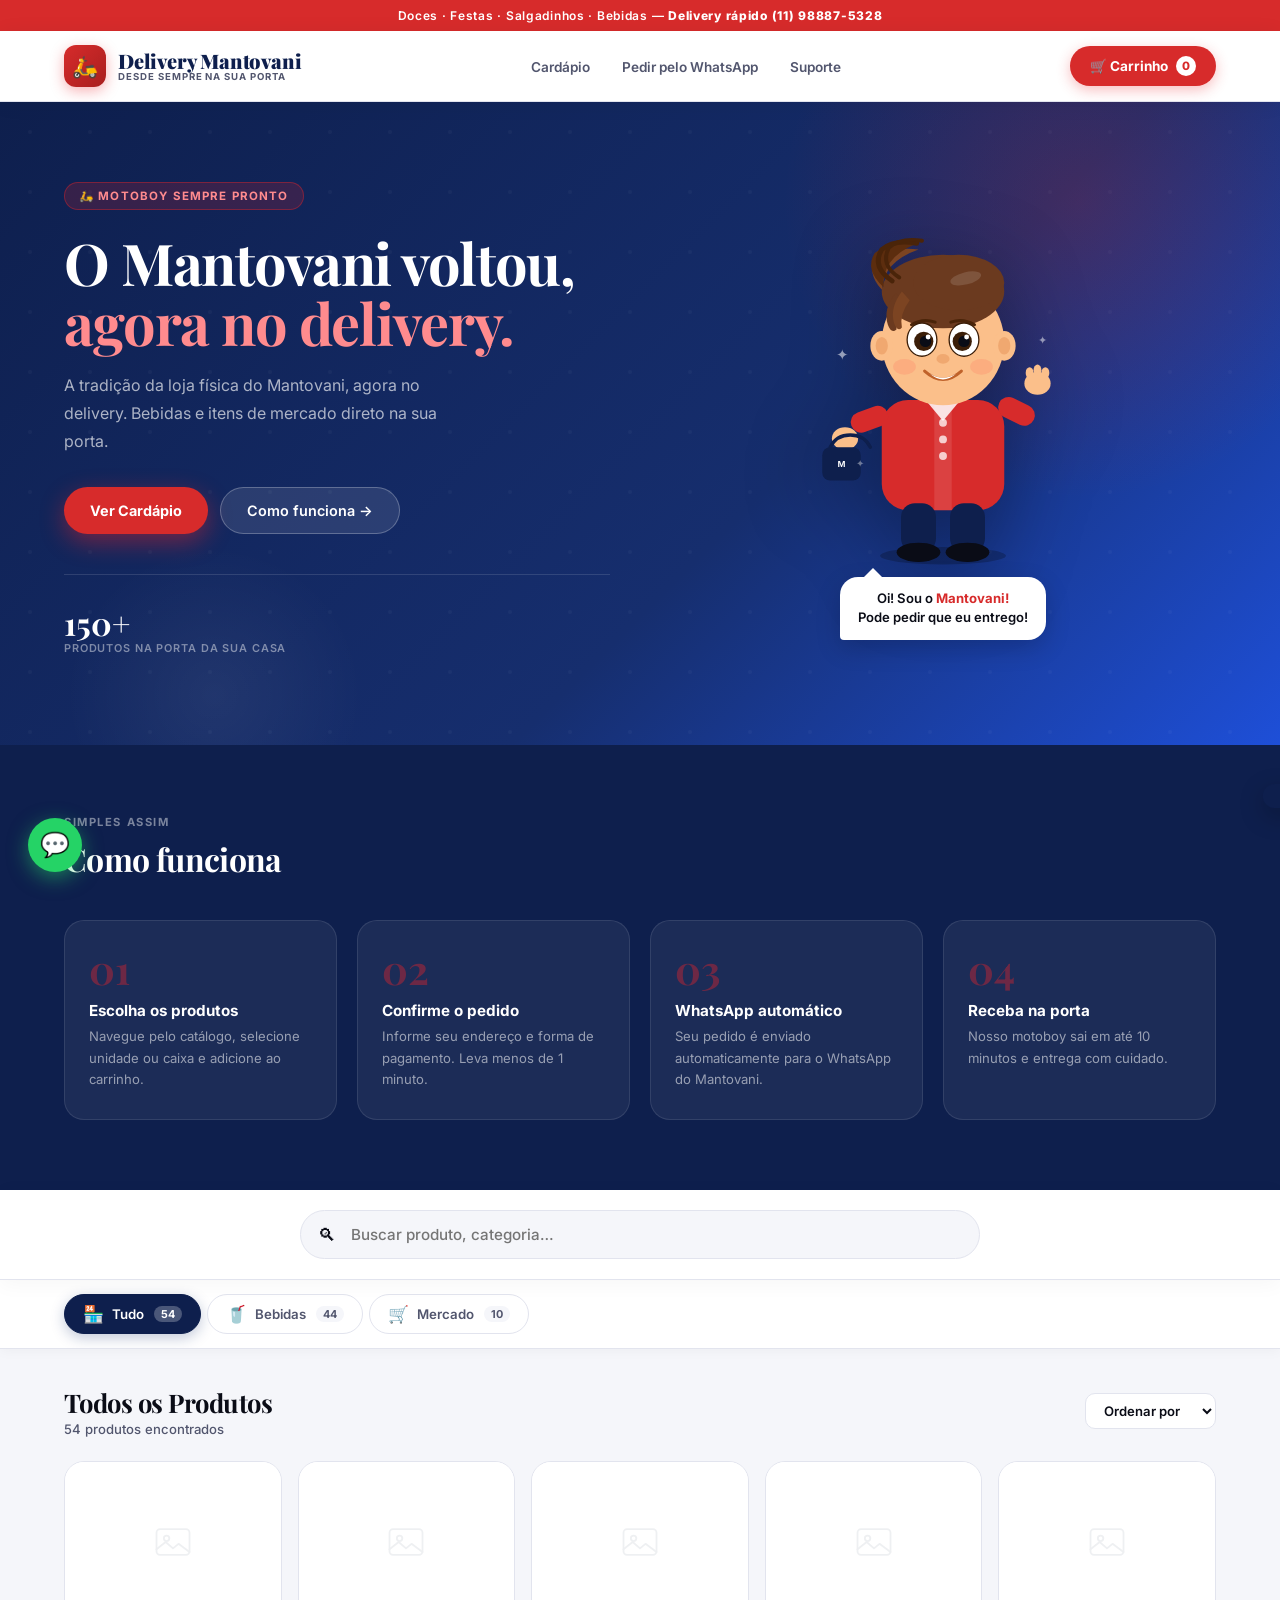
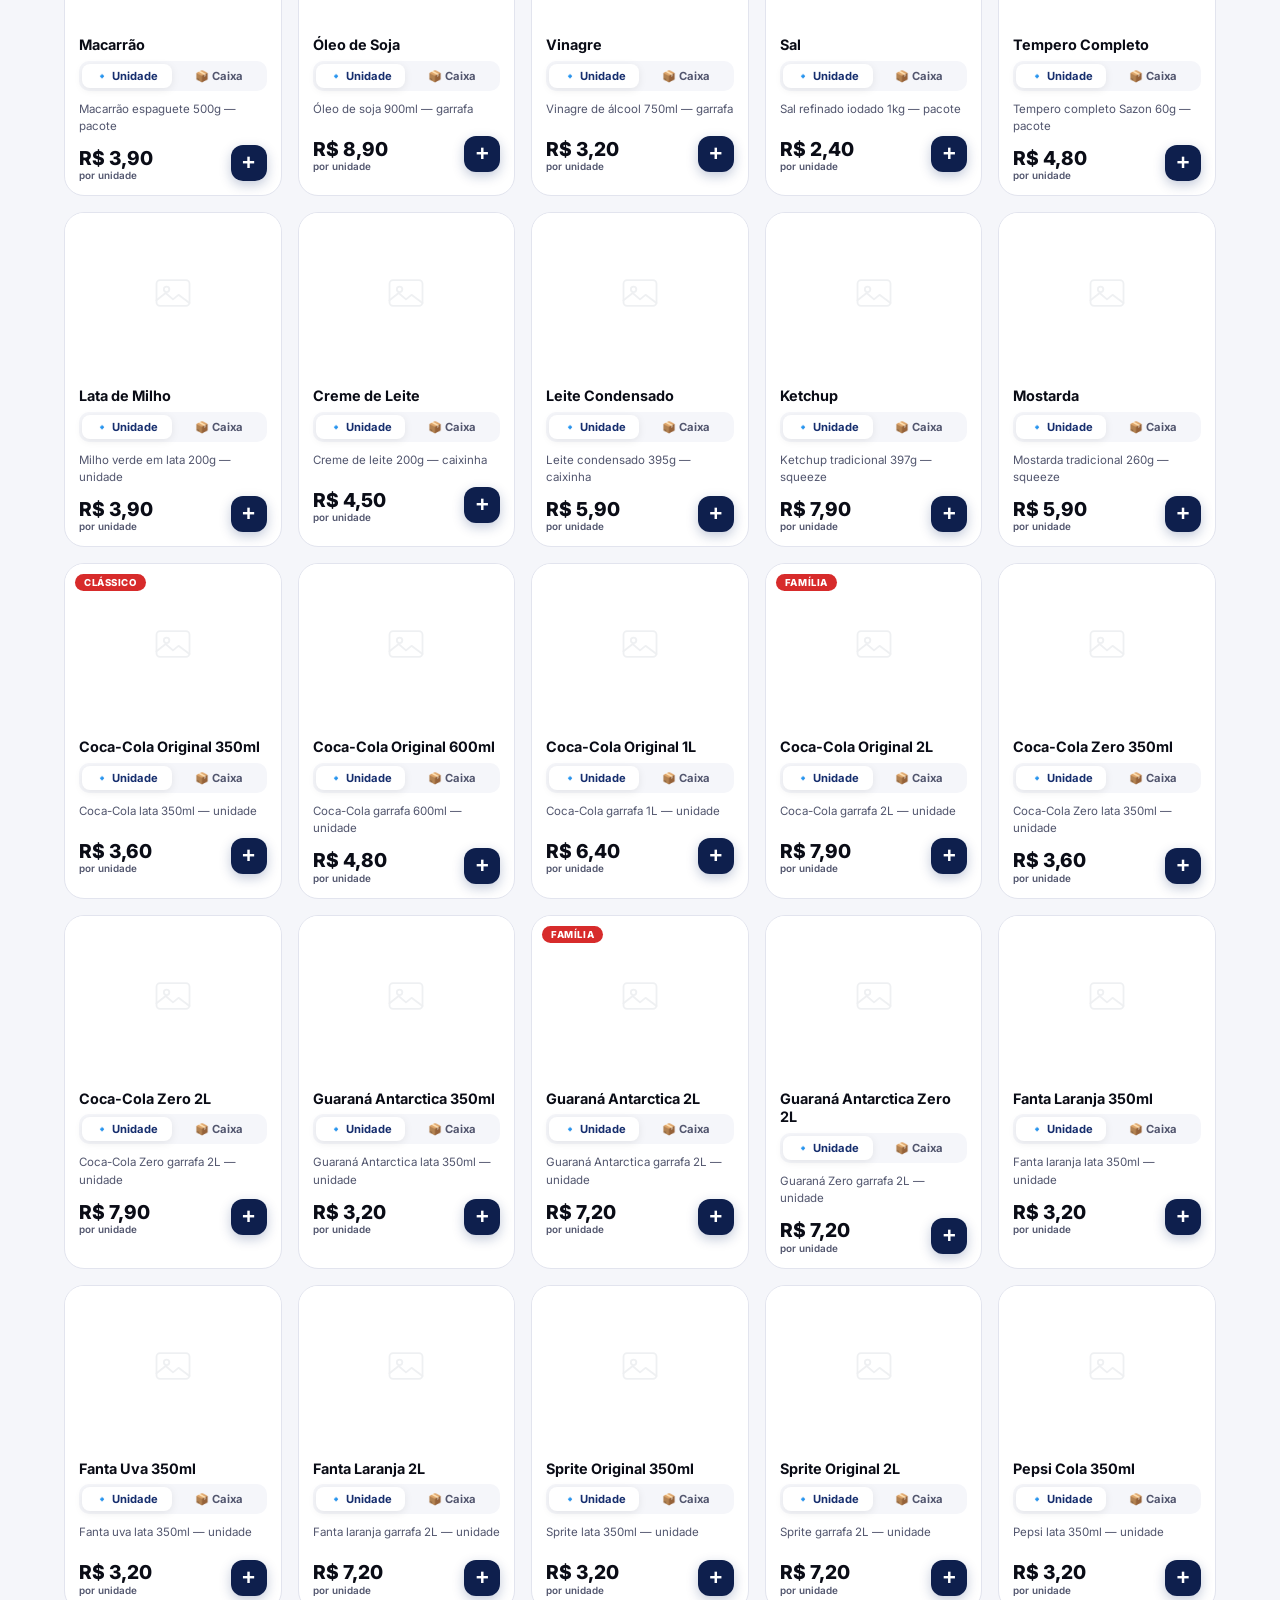
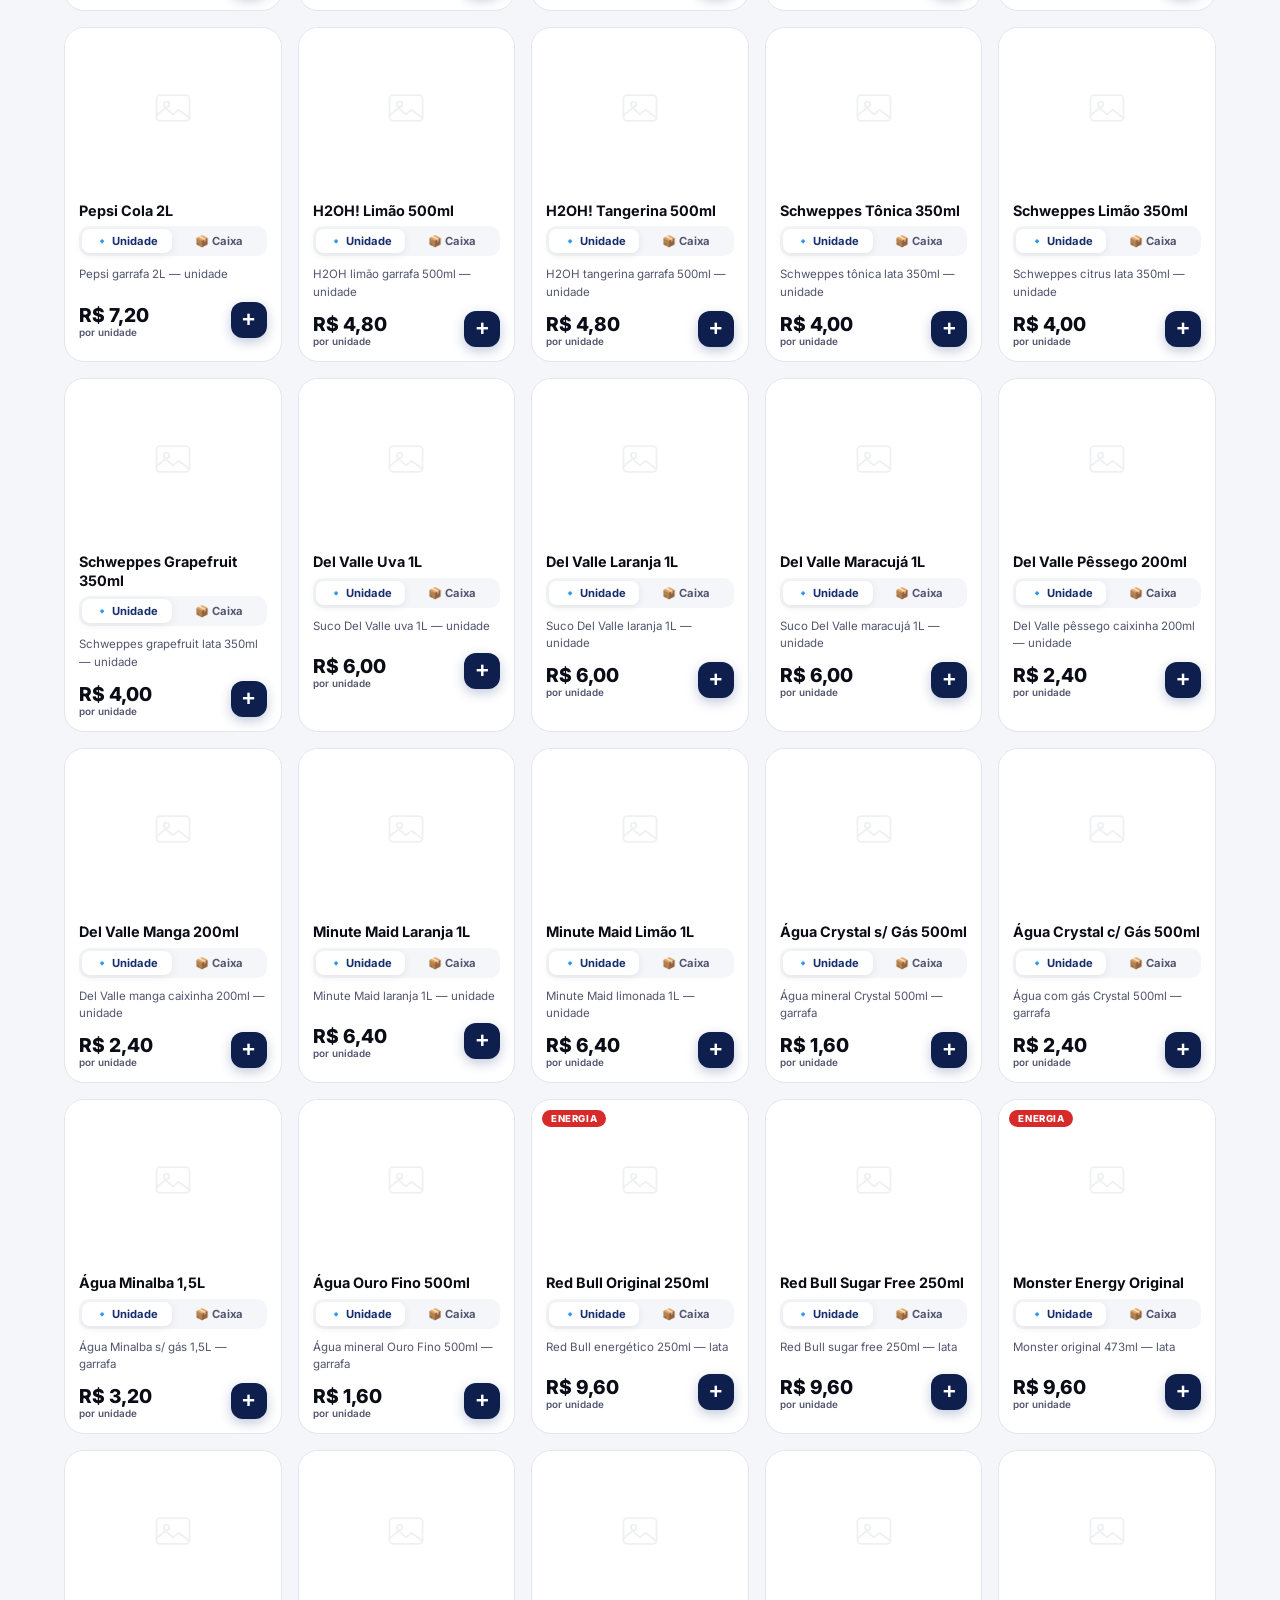
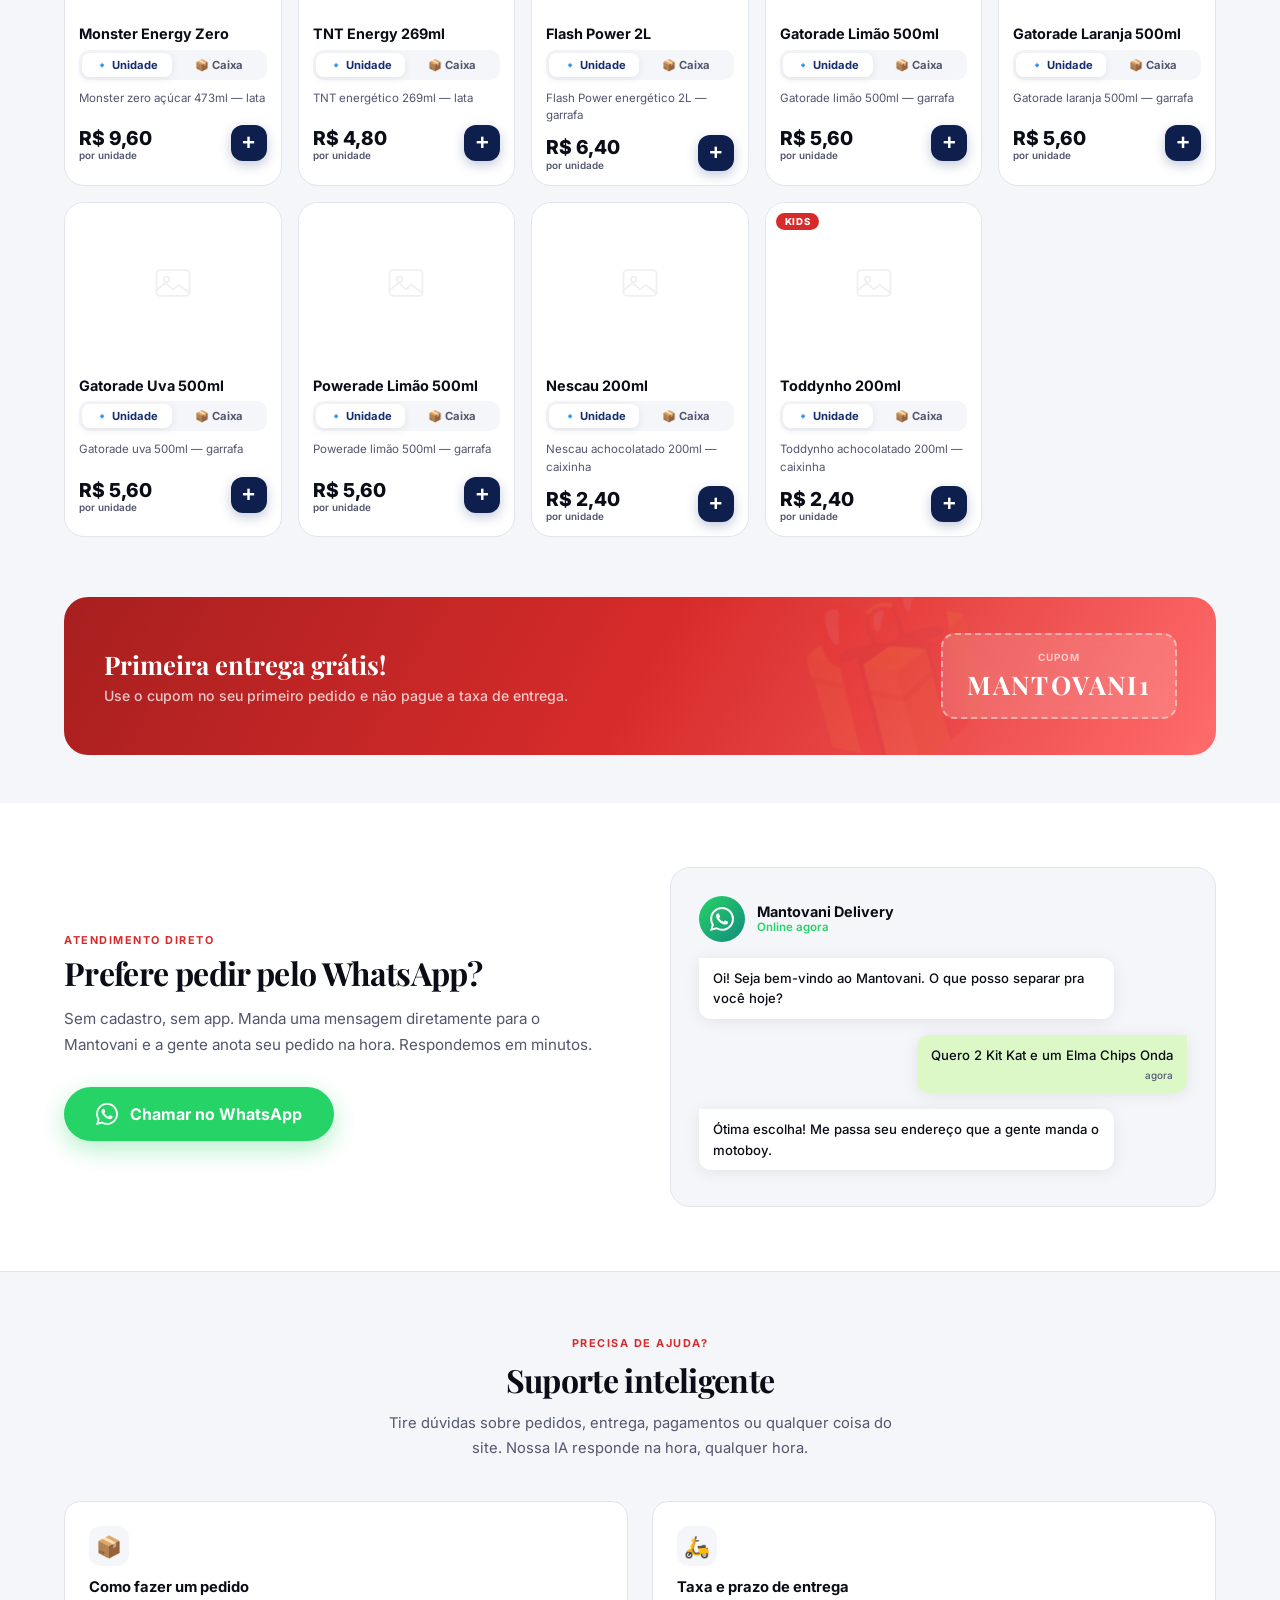
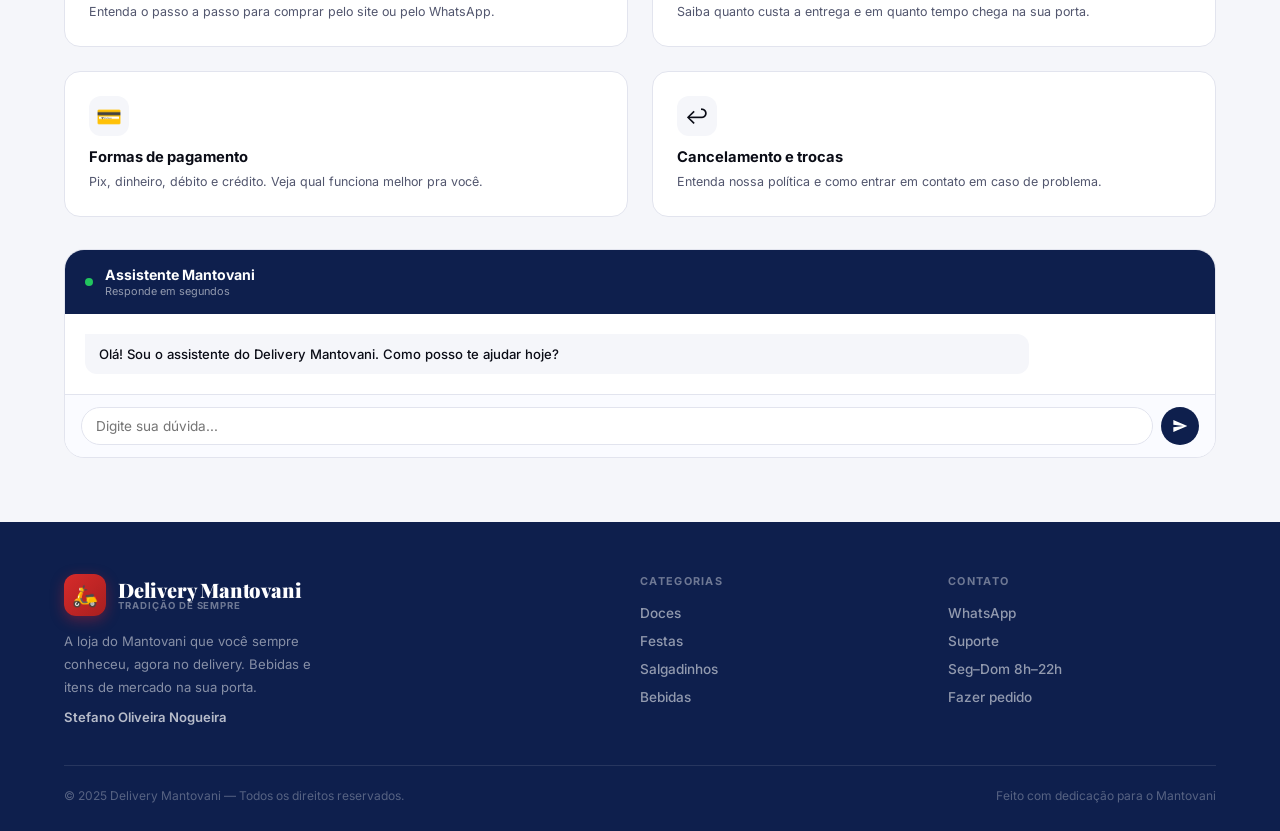
==== commit adbc3f64: "Refatorar catalogo: remove doces/festas/salgadinhos, adiciona mercado (10 itens), mantem bebidas" ====
--- a/Delivery/index.html
+++ b/Delivery/index.html
@@ -44,7 +44,7 @@
     <div>
       <div class="hero-pill">🛵 Motoboy sempre pronto</div>
       <h1>O Mantovani voltou,<em>agora no delivery.</em></h1>
-      <p>A tradição da loja física do Mantovani, agora no delivery. Doces, artigos de festa, salgadinhos e bebidas direto na sua porta.</p>
+      <p>A tradição da loja física do Mantovani, agora no delivery. Bebidas e itens de mercado direto na sua porta.</p>
       <div class="hero-btns">
         <a href="#catalogo" class="btn-hero-p">Ver Cardápio</a>
         <a href="#como-funciona" class="btn-hero-s">Como funciona →</a>
@@ -312,7 +312,7 @@
             <div class="logo-tag">Tradição de sempre</div>
           </div>
         </a>
-        <p>A loja do Mantovani que você sempre conheceu, agora no delivery. Doces, artigos de festa, salgadinhos e bebidas na sua porta.</p>
+        <p>A loja do Mantovani que você sempre conheceu, agora no delivery. Bebidas e itens de mercado na sua porta.</p>
         <div class="owner">Stefano Oliveira Nogueira</div>
       </div>
       <div class="foot-col">
--- a/Delivery/style.css
+++ b/Delivery/style.css
@@ -128,7 +128,7 @@
 .add-btn.ok{background:#22C55E}
 
 /* bgs produto — fundo branco para exibir fotos */
-.pb-doces,.pb-bebidas,.pb-mercado,.pb-festas,.pb-salgados,.pb-limpeza{background:#fff}
+.pb-bebidas,.pb-mercado{background:#fff}
 
 /* ── PROMO BANNER ── */
 .promo-wrap{margin:40px 0}
